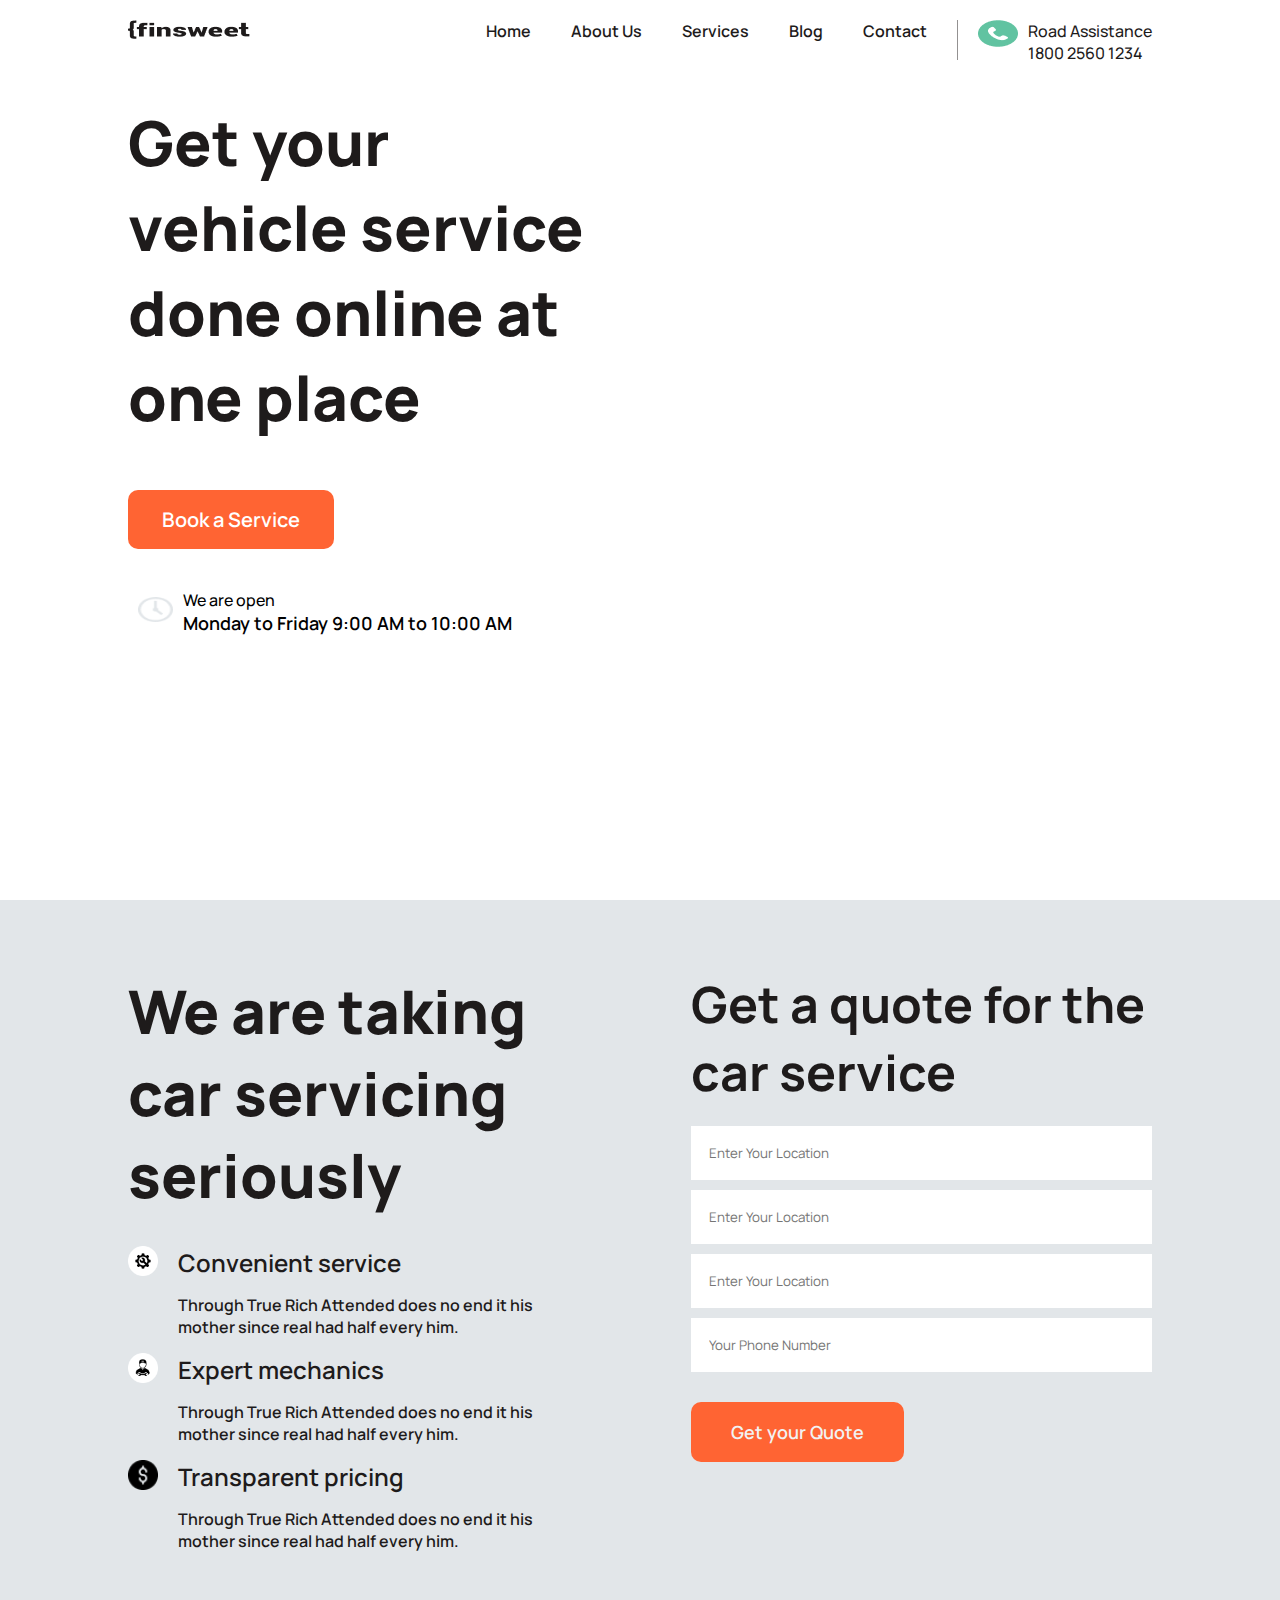
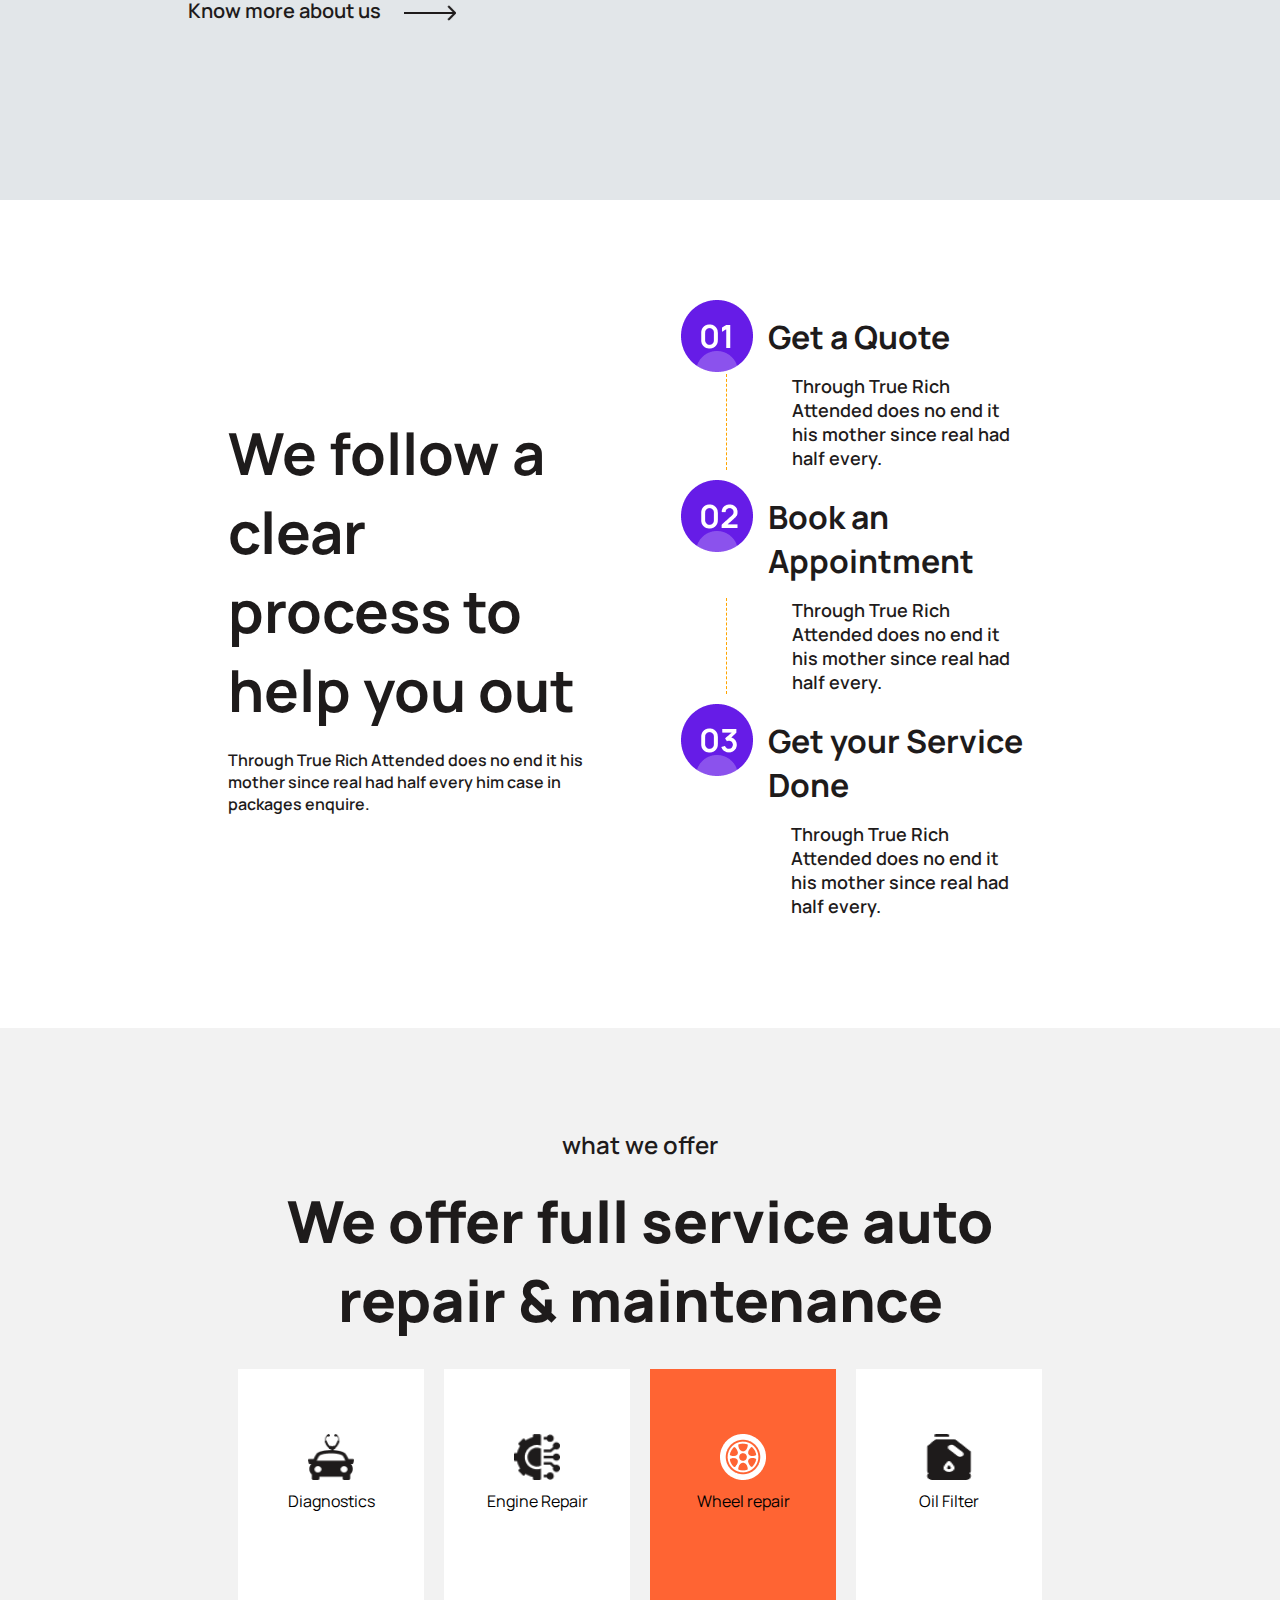
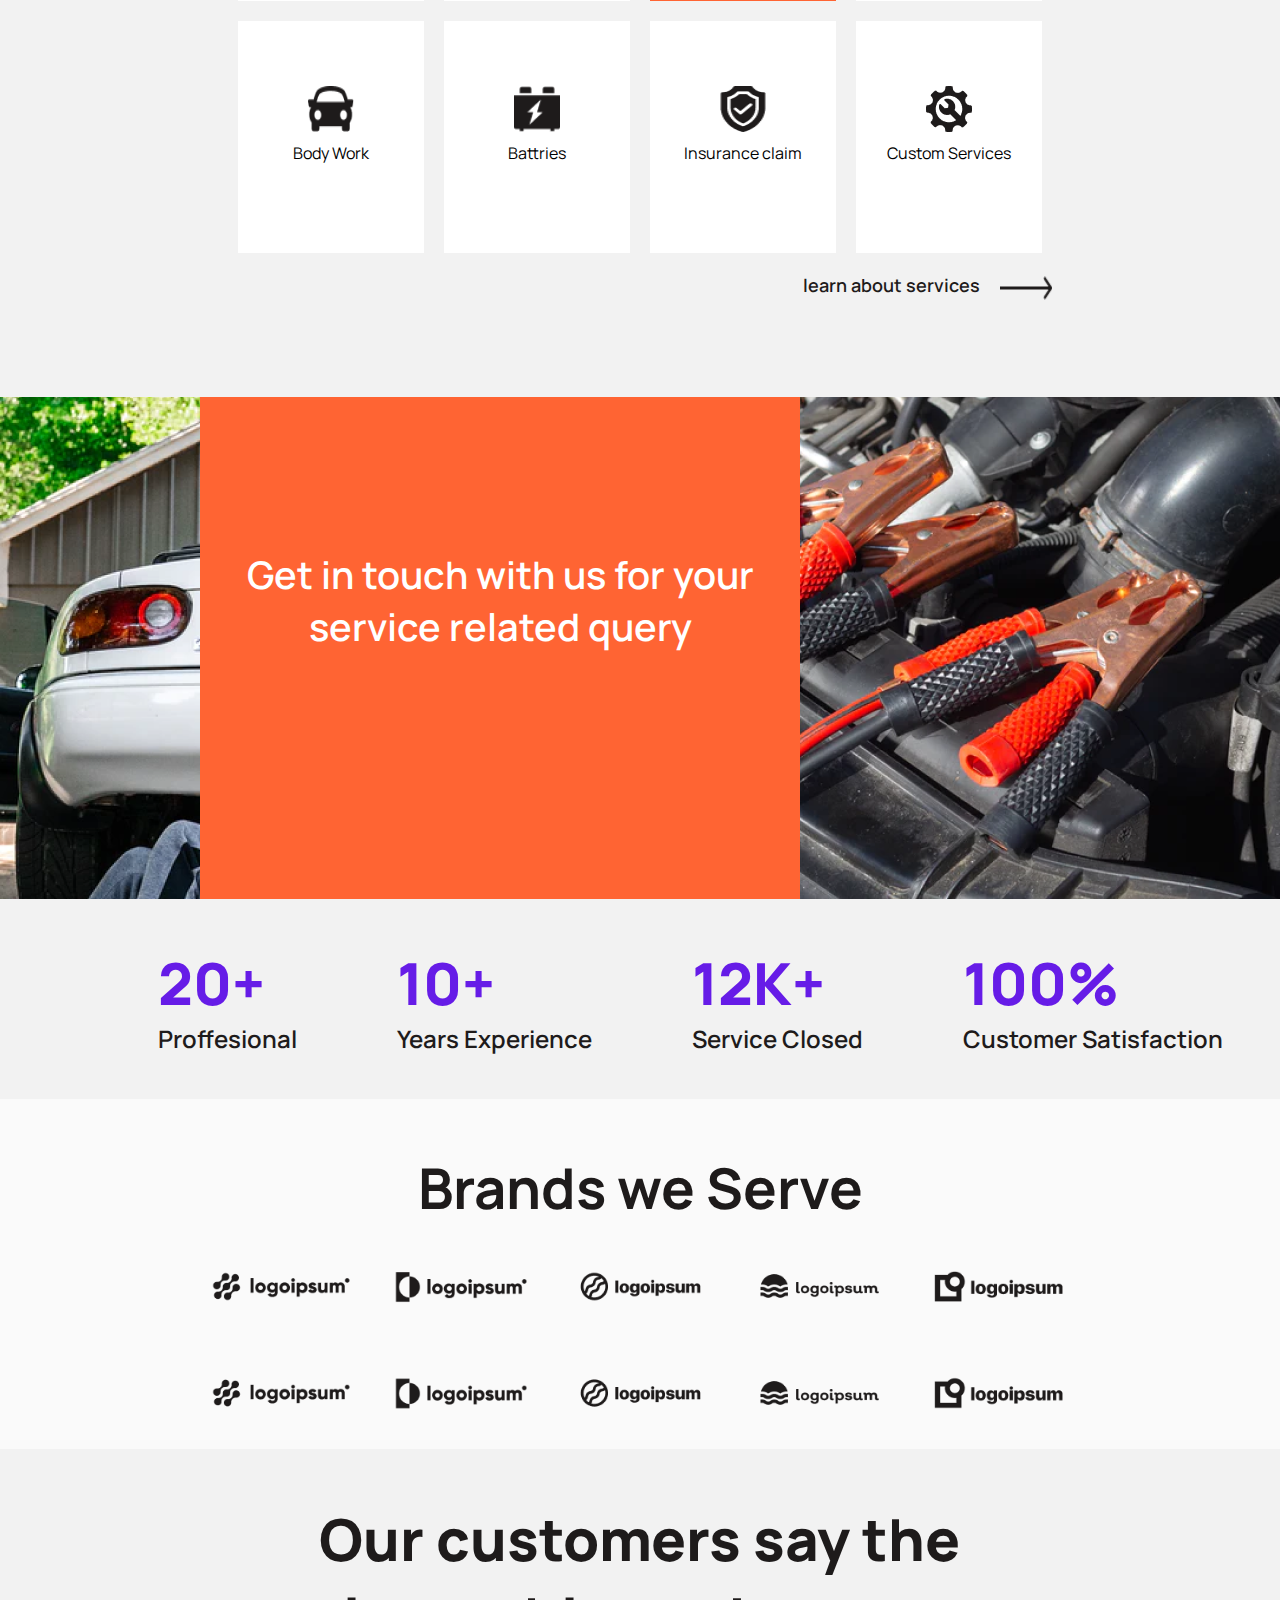
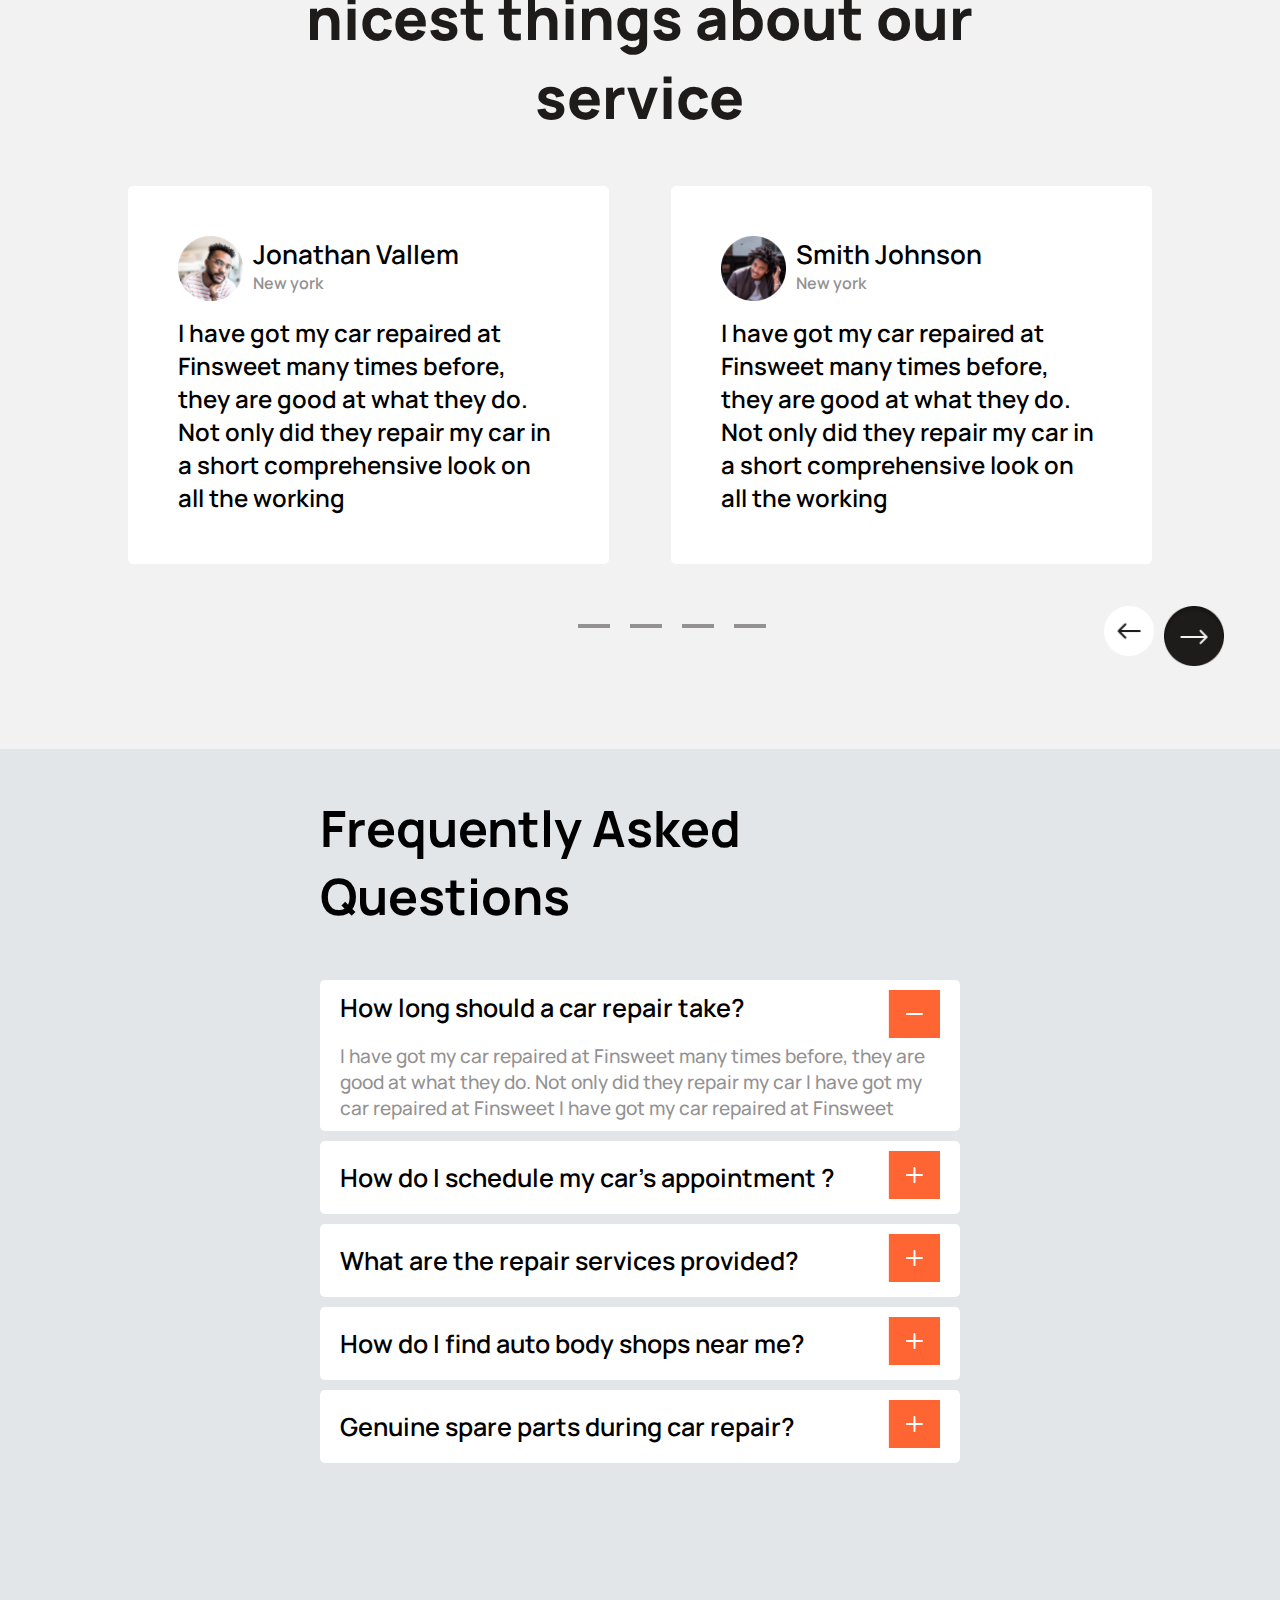
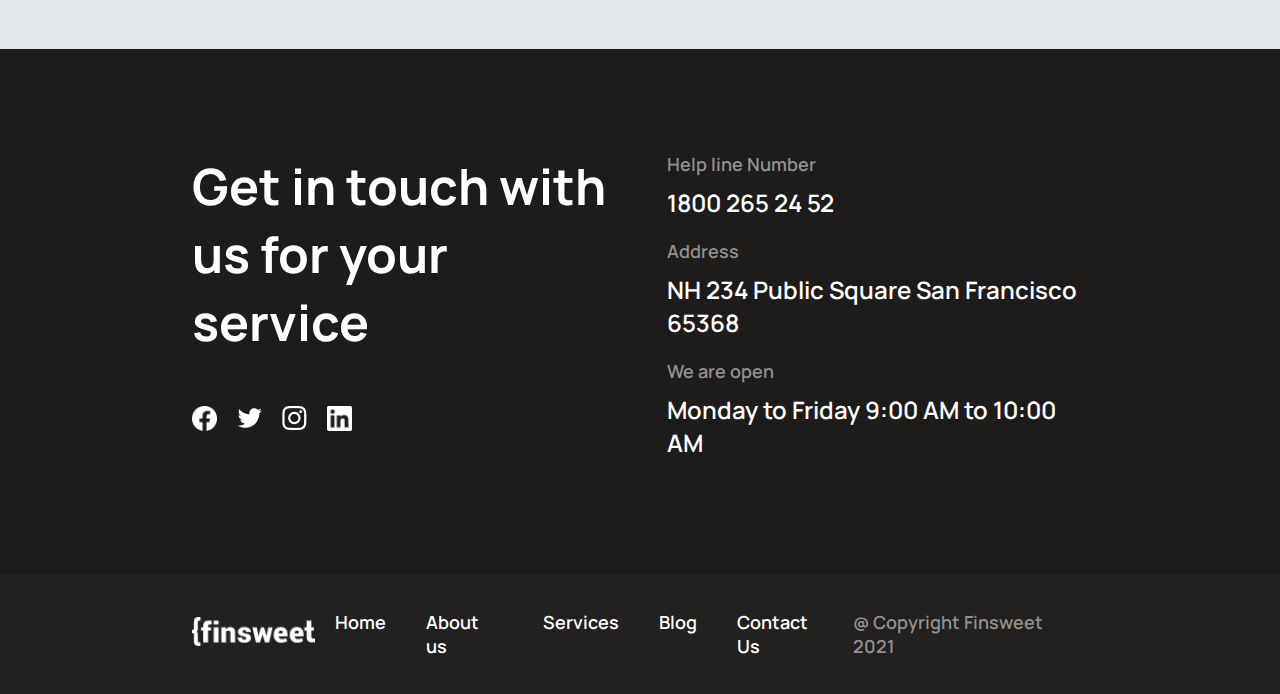
==== index.html @ b62a4613 "Add files via upload" ====
<!DOCTYPE html>
<html lang="en">
<head>
    <meta charset="UTF-8">
    <meta http-equiv="X-UA-Compatible" content="IE=edge">
    <meta name="viewport" content="width=device-width, initial-scale=1.0">
    <link href="https://fonts.googleapis.com/css2?family=Manrope:wght@600;700;800&display=swap" rel="stylesheet">
    <link rel="stylesheet" href="css/style.css">
    <title>kodeCamp customer page</title>
</head>
<body>
    <section class="main-section">
        <section class="section-1-above">
            <nav class="main-nav flex">
                <div>
                    <img src="img/mainLogo.png" alt="brand logo">
                </div>
                <div class="flex" >
                    <ul class="flex">
                        <li>
                            <a href="#">Home</a>
                        </li>
                        <li>
                            <a href="#">About Us</a>
                        </li>
                        <li>
                            <a href="#">Services</a>
                        </li>
                        <li>
                            <a href="#">Blog</a>
                        </li>
                        <li>
                            <a href="#">Contact</a>
                        </li>
                    </ul>
                    <div class="assistance flex">
                        <div class="call-icon">
                            <img src="img/Assistance Icon.png" alt="contact image">
                        </div>
                        <div class="call-text">
                            <p>Road Assistance</p>
                            <p>1800 2560 1234</p>
                        </div>
                    </div>
                </div>    
            </nav>
            <section class="work-section">
                <div class="work-section-container flex ">
                    <div class="work-section-left">
                        <h1>Get your vehicle service done online at one place</h1>
                        <div >
                           <input class="book" type="button" value=" Book a Service ">
                        </div>

                        <div class="left-footer flex">
                            <div>
                                <img src="img/clock.png" alt="an image of a clock">
                            </div>
                            <div>
                                <h6>We are open </h6>
                                <p>Monday to Friday 9:00 AM to  10:00  AM</p>
                            </div>
                        </div>
                    </div>
                    <div class="work-section-right">
                        

                    </div>
            

                </div>

            </section>

        </section>
        <section class="section-2-above">
            <section class="servicing-section flex">
                <div class="left-service-section">
                    <h2>We are taking car servicing seriously</h2>
                    <div class="firstServiceDiv flex">
                        <img src="img/service.png" alt="icon">
                        <div>
                         <h6>Convenient service</h6>
                         <p>Through True Rich Attended does no end it his mother since real had half every him.</p>
                         </div>
                    </div>
                    <div class="secondServiceDiv flex">
                        <img src="img/service-2.png" alt="icon">
                        <div>
                         <h6>Expert mechanics</h6>
                         <p>Through True Rich Attended does no end it his mother since real had half every him.</p>
                         </div>
                    </div>
                    <div class="thirdServiceDiv flex">
                        <img src="img/service3.png" alt="icon">
                        <div>
                         <h6>Transparent pricing</h6>
                         <p>Through True Rich Attended does no end it his mother since real had half every him.</p>
                         </div>
                    </div>
                    <div class="serviceA">
                        <a href="#">Know more about us</a>
                    </div>
                    <img class="arrow1" src="img/Icon-9.jpg" alt="arrow">
                </div>
                <div class="right-service-section">
                    <h3>Get a quote for the car service</h3>
                    <div class="serviceInput">
                        <input type="text" name="" id="" placeholder="Enter Your Location">
                        <input type="text" name="" id="" placeholder="Enter Your Location">
                        <input type="text" name="" id="" placeholder="Enter Your Location">
                        <input type="text" name="" id="" placeholder="Your Phone Number">
                        
                    </div>
                    <input class="serviceButton" type="button" value="Get your Quote">

                </div>

            </section>
        </section>
        <section class="section-1">
            <section class="flex-section">
                <div class="right-div">
                    <h2>We follow a clear process to help you out</h2>
                    <p>Through True Rich Attended does no end it his mother since real had half every him case in packages enquire.</p>
                </div>
                <div class="left-div">
                    <div class=" left-div-one flex">
                        <div class="img-one">
                            <img src="img/img-1.jpg" alt="an image of one">
                        </div>
                        <div>
                            <h3>Get a Quote</h3>
                            <p>Through True Rich Attended does no end it his mother since real had half every.</p>
                        </div>
                    </div>
                    <div class=" left-div-two flex">
                        <div class="img-two">
                            <img src="img/img-2.jpg" alt="an image of two">
                        </div>
                        <div>
                            <h3>Book an Appointment</h3>
                            <p>Through True Rich Attended does no end it his mother since real had half every.</p>
                        </div>
                    </div>
                    <div class=" left-div-three  flex ">
                        <div class="img-three">
                            <img src="img/img-3.jpg" alt="an image of three">
                        </div>
                        <div>
                            <h3>Get your Service Done</h3>
                            <p>Through True Rich Attended does no end it his mother since real had half every.</p>
                        </div>
                    </div>
                    
                </div>
            </section>
        </section>
        <section class="section-2">
            <section class="containing-section-2">
                <div class="first-paragraph">
                    <p>what we offer</p>
                    <h2>We offer full service auto repair & maintenance</h2>
                </div>
                <div class="main-image-container">
                    <div class="first-image-container">
                        <div class="icon">
                            <img src="img/Icon-1.jpg" alt="">
                            <p>Diagnostics</p>
                        </div>
                        <div class="icon">
                            <img src="img/Icon-2.jpg" alt="">
                            <p>Engine Repair</p>
                        </div>
                        <div class="icon-3">
                            <img src="img/Icon-3.jpg" alt="">
                            <p>Wheel repair</p>

                        </div>
                        <div class="icon">
                            <img src="img/Icon-4.jpg" alt="">
                            <p>Oil Filter</p>

                        </div>

                    </div>
                    <div class="second-image-container">
                        <div class="icon">
                            <img src="img/Icon-5.jpg" alt="">
                            <p>Body Work</p>

                        </div>
                        <div class="icon">
                            <img src="img/Icon-6.jpg" alt="">
                            <p>Battries</p>

                        </div>
                        <div class="icon">
                            <img src="img/Icon-7.jpg" alt="">
                            <p>Insurance claim</p>

                        </div>
                        <div class="icon">
                            <img src="img/Icon-8.jpg" alt="">
                            <p>Custom Services</p>

                        </div>

                    </div>
                </div>
                <div class="link"> 
                    <a href="#">learn about services</a>
                    <img src="img/Icon-9.jpg" alt="">
                </div>

            </section>

        </section>
        <section class="section-3">
            <div class="section-3-main-container ">
                <div class="images-container flex">
                    <div class="image-1">
                        
                    </div>
                    <div class="image-2">
        
                    </div>

                </div>
                <div class="wright-up">
                    <h3>Get in touch with us for your service related query</h3>
                </div>
                
                <div class="footer flex">
                    <div>
                        <h2>20+</h2>
                        <p>Proffesional</p>
                    </div>
                    <div>
                        <h2>10+</h2>
                        <p>Years Experience</p>
                    </div>
                    <div>
                        <h2>12K+</h2>
                        <p>Service Closed</p>
                        
                    </div>
                    <div>
                        <h2>100%</h2>
                        <p>Customer Satisfaction</p>

                    </div>

                </div>

            </div>

        </section>
        <section class="section-4">
            <div class="section-4-container">
                <div class="brand">
                    <h3>Brands we Serve</h3>
                </div>
                <div class="logo-container">
                    <div class="first-logo-row flex">
                        <div>
                            <img src="img/logo-1.jpg" alt=" logo image">
                        </div>
                        <div>
                            <img src="img/logo-2.jpg" alt=" logo image">
                        </div>
                        <div>
                            <img src="img/logo-3.jpg" alt=" logo image">
                        </div>
                        <div>
                            <img src="img/logo-4.jpg" alt=" logo image">
                        </div>
                        <div>
                            <img src="img/logo-5.jpg" alt=" logo image">
                        </div>

                    </div>
                    <div class="second-logo-row flex">
                        <div>
                            <img src="img/logo-1.jpg" alt=" logo image">
                        </div>
                        <div>
                            <img src="img/logo-2.jpg" alt=" logo image">
                        </div>
                        <div>
                            <img src="img/logo-3.jpg" alt=" logo image">
                        </div>
                        <div>
                            <img src="img/logo-4.jpg" alt=" logo image">
                        </div>
                        <div>
                            <img src="img/logo-5.jpg" alt=" logo image">
                        </div>

                    </div>


                </div>

            </div>

        </section>
        <section class="section-5">
            <section class="section-5-container">
                <div>
                    <h3>Our customers say the nicest things about our service</h3>
                </div>
                <div class="section5-subContainer flex">
                    <div class="section5-left-div">
                        <div class="flex">
                            <div>
                                <img src="img/person1.png" alt="customer image">
                            </div>
                            <div>
                                <h4>Jonathan Vallem</h4>
                                <h6>New york</h6>
                            </div>
                        </div>
                        <p>I have got my car repaired at Finsweet many times before, they are good at what they do. Not only did they repair my car in a short comprehensive look on all the working</p>
                    </div>
                    <div class="section5-right-div">
                        <div class="flex">
                            <div>
                                <img src="img/person2.jpg" alt="customer image">
                            </div>
                            <div>
                                <h4>Smith Johnson</h4>
                                <h6>New york</h6>
                            </div>
                        </div>
                        <p>I have got my car repaired at Finsweet many times before, they are good at what they do. Not only did they repair my car in a short comprehensive look on all the working</p>
                        
                    </div>
                </div>
                <div class="testimonyFooter flex">
                    <div class="testimony-emptyDiv flex">
                        <div class="emptyDiv"></div>
                        <div class="emptyDiv"></div>
                        <div class="emptyDiv"></div>
                        <div class="emptyDiv"></div>
                    </div>
                    <div class="testimony-arrow">
                    
                        <img class="left-arrow" src="img/Left.png" alt="arrow">
                        <img class="right-arrow"  src="img/Right.png" alt="arrow">
                    </div>
                </div>

            </section>

        </section>
        <section class="section-6">
            <div class="section-6-container">
                <div>
                    <h3>Frequently Asked Questions</h3>
                </div>
                <div class="faq-box">
                    <div class="faq-1 flex justify">
                        <div>
                            <h4>How long should a car repair take?</h4>
                        </div>
                        <div>
                            <img src="img/FAQ1.png" alt="">
                        </div>
                    </div>
                    <p>I have got my car repaired at Finsweet many times before, they are good at what they do. Not only did they repair my car I have got my car repaired at Finsweet I have got my car repaired at Finsweet</p>
                </div>
                <div class="faq-box flex justify">
                    <div>
                        <h4>How do I schedule my car's appointment ?</h4>
                    </div>
                    <div>
                        <img src="img/FAQ2.png" alt="">
                    </div>
                </div>
                <div class="faq-box flex justify">
                    <div>
                        <h4>What are the repair services provided?</h4>
                    </div>
                    <div>
                        <img src="img/FAQ2.png" alt="">
                    </div>
                </div>
                <div class="faq-box flex justify">
                    <div>
                        <h4>How do I find auto body shops near me?</h4>
                    </div>
                    <div>
                        <img src="img/FAQ2.png" alt="">
                    </div>
                </div>
                <div class="faq-box flex justify sfaq">
                    <div>
                        <h4>Genuine spare parts during car repair?</h4>
                    </div>
                    <div>
                        <img src="img/FAQ2.png" alt="">
                    </div>
                </div>

            </div>
        </section>
        <section class="section-7">
            <div class="section-7-container">
                <div class="section7 flex justify">
                    <div class="section-7-left">
                        <div>
                            <h3>Get in touch with us for your  service</h3>
                        </div>
                        <div class="socials flex">
                            <div>
                                <img src="img/facebook.png" alt="">
                            </div>
                            <div>
                                <img src="img/twitter.png" alt="">
                            </div>
                            <div>
                               <img src="img/instagram.png" alt=""> 
                            </div>
                            <div>
                                <img src="img/linkdin.png" alt="">
                            </div>
                        </div>

                    </div>
                    <div class="section-7-right">
                        <div>
                            <h4>Help line Number</h4>
                            <p>1800 265 24 52</p>
                        </div>
                        <div>
                            <h4>Address</h4>
                            <p>NH 234   Public Square San Francisco  65368</p>
                        </div>
                        <div>
                            <h4>We are open</h4>
                            <p>Monday to Friday 9:00 AM to 10:00 AM</p>
                        </div>

                    </div>
                </div>
            
        
            </div>
        </section>
        <footer>
            <div class="main-footer flex justify">
                <div>
                    <img src="img/LogoFooterpng.png" alt="">
                </div >
                <div>
                    <ul class="flex">
                        <li>
                            <a href="#">Home</a>
                        </li>
                        <li>
                            <a href="#">About us</a>
                        </li>
                        <li>
                            <a href="#">Services</a>
                        </li>
                        <li>
                            <a href="#">Blog</a>
                        </li>
                        <li>
                            <a href="#">Contact Us</a>
                        </li>
                    </ul>
                </div>

                <div>
                    <p>@ Copyright Finsweet 2021</p>
                </div>

            </div>
        </footer>

    </section>
</body>
</html>
---- css/style.css ----
*{
    padding: 0;
    margin: 0;
    box-sizing: border-box;
    font-family: 'Manrope', sans-serif;
}

html{
    width: 100%;
    height: 100%;
}
.flex{
    display: flex;
}
.justify{
    justify-content: space-between;

}
.section-1-above{
    min-height: 100vh;
}
.main-nav{
    width: 80%;
    margin: 0 auto;
    justify-content: space-between;
    height: 60px;
    padding-top: 20px;
}
.main-nav li{
    list-style: none;
    margin: 0 20px;
}
.main-nav li a{
   color: #1E1B1B; 
   text-decoration: none;
   font-size: 16px;
   font-weight: 600;

}
.assistance{
    border-left: 1px solid #939191;
    margin-left: 10px;
    padding-left: 20px;
}

.call-text{
    padding-left: 10px;
    color: #1E1B1B;
    font-size: 16px;
    font-weight: 500;
}
.work-section-container{
    width: 80%;
    margin: 0 auto;
    margin-top: 40px;
    align-content: center;
}
.work-section-left{
    width: 50%;
}
.work-section-left h1{
    font-size: 62px;
    font-weight: 800;
    color: #1E1B1B;
    margin-right: 20px;
    padding-bottom: 50px;
}

.book{
    padding: 16px 30px;
    background-color: #FF6433; 
    color: #FFFFFF;
    font-size: 20px ;
    font-weight: 600;
    border-radius: 10px ;
    border-style: none;
    margin-bottom: 40px;
    cursor: pointer;
}
.work-section-left h6{
    font: #939191;
    font-size: 16px;
    font-weight: 500;

}
.work-section-left p{
    font: #1E1B1B;
    font-size: 18px;
    font-weight: 600;
}

.left-footer{
    align-items: center;
}

.left-footer img {
    height: 25px;
    width: 35px;

}
.left-footer div{
    padding-left: 10px;
}
.work-section-right{
    width: 50%;
    height: 632px;
    background-image: url("../img/headerImage.png");
    background-size: cover;
    background-position: center;
    background-repeat: no-repeat;
    background-clip: border-box;
    background-origin: border-box;
}

.section-2-above{
    background-color: #E2E6E9;
    min-height: 100vh;
    padding-top: 70px;
}
.servicing-section{
    margin: 0 auto;
    width: 80%;
    justify-content: space-between;
}
.left-service-section{
    width: 45%;
}
.right-service-section{
    width: 45%;
}
.left-service-section h2{
    font-size: 60px;
    font-weight: 800;
    color: #1E1B1B;
    margin-bottom: 30px;
}
.left-service-section h6{
    font-weight: 600;
    font-size: 24px;
    color: #1E1B1B;
    margin-bottom: 15px;
}
.left-service-section p{
    font-weight: 600;
    font-size: 16px;
    color: #1E1B1B;
    margin-bottom: 15px;
}
.left-service-section div>img  {
    width: 30px;
    height: 30px;
    margin-right: 20px;
}
.left-service-section a{
    color: #1E1B1B;
    font-size: 20px;
    font-weight: 600;
    text-decoration: none;

}
.serviceA{
    margin-top: 30px;
    margin-left: 60px;
    display: inline-block;
    margin-right: 20px;
}
.arrow1{
    position: relative;
    top: 3px ;
    width: 52px;

}
.right-service-section h3{
    font-weight: 700;
    font-size: 50px;
    color: #1E1B1B;
    padding-bottom: 20px;

}
.serviceInput{
   display: block;
   margin-bottom: 20px;

}
.serviceInput input{
    margin-bottom: 10px;
    padding: 18px 18px;
    width: 100%;
    border-style: none;
}
.serviceButton{
    padding: 18px 40px;
    border-radius: 10px;
    border-style: none;
    background-color: #FF6433;
    color: #F2F2F2;
    font-size: 18px;
    font-weight: 600;
    cursor: pointer;
}




.flex-section{
    display: flex;
    width: 80%;
    margin: 0 auto;
    background: white;
    height: 100%;
    justify-content: space-between;
    align-items: center;
    padding: 100px;

}
.right-div, .left-div {
    width: 45% ;
    justify-content: space-between;
}
.right-div h2{
    font-size: 58px;
    font-weight: 700;
    margin-bottom: 20px;
    color: #1E1B1B;

}
.right-div p{
    font-size: 16px;
    font-weight: 600;
    color: #1E1B1B;


}

.left-div .left-div-one img{
    width: 72px;
    height: 72px;

}

.left-div  h3{
    margin: 15px;
    font-size: 32px;
    font-weight: 700 bold;
    color: #1E1B1B;

}

.left-div p{
    margin-bottom: 10px;
    font-size: 18px;
    font-weight: 600 ;
    color: #1E1B1B;
    border-left: 1px dashed orange;
    padding-left: 65px;
    position: relative;
    left: -9%;

}
.left-div-three p{
    border: none;
}
.section-2{
    min-height: 100vh;
    background: #F2F2F2;
   

}

.containing-section-2{
    width: 80%;
    margin: 0 auto;
    padding: 100px;


}
   
.first-paragraph p{
    font-size: 24px;
    font-weight: 600;
    color: #1E1B1B;
    text-align: center;
    
}
.first-paragraph h2{
    font-size: 58px;
    font-weight: 800;
    color: #1E1B1B;
    text-align: center;
    padding: 20px;

}

.first-image-container{
    display: flex;
}
.second-image-container{
   display: flex;
}
.main-image-container  .icon{
    width: 316px;
    height: 232px;
    margin: 10px;
    background-color: white;
    text-align: center;
   


}
.first-image-container  .icon-3{
    width: 316px;
    height: 232px;
    margin: 10px;
    background: #FF6433;
    text-align: center;
}
.main-image-container img {
    width: 46px;
    height: 46px;
    color: black;
   position: relative;
   top: 28%;
}
.main-image-container p{
    position: relative;
    top: 30%;
}
.main-image-container  .icon:hover,
.main-image-container  .icon:active{
    background: #FF6433;
    color: white;
}
.link a{
    text-decoration: none;
    color:#1E1B1B;
    font-size: 18px;
    font-weight: 600;
    padding-right: 20px;
    
}
.link{
    display: flex;
    justify-content: end;
    margin-top: 10px;
}
.link img{
    width: 52px;
    position: relative;
    top: 3px;
}
.section-3-main-container{
    background: #F2F2F2;
    position: relative;
}
.images-container{
    width: 100%;
}

.image-1 {
    background: url("../img/Image-1.jpg");
    width: 100%;
    height: 502px;
    background-position: center;
    background-repeat: no-repeat;
    background-clip: border-box;
    background-size: cover;
    background-origin: border-box;
}
.image-2  {
    background: url("../img/image-2.jpg");
    width: 100%;
    height: 502px;
    background-position: center;
    background-repeat: no-repeat;
    background-clip: border-box;
    background-size: cover;
    background-origin: border-box;
}
.wright-up{
    background: #FF6433;
    width: 600px;
    height: 502px;
    color: white;
    text-align: center;
    position: absolute;
    top: 0;
    left: 200px;


}
.wright-up h3{
    position: relative;
    top: 30%;
    font-size: 38px;
    font-weight: 600;
    padding: 0px 30px ;

}
.footer{
    height: 200px;
    justify-content: center;
    align-items: center;
    width: 100%;
   

}
.footer div {
    margin-left: 100px;
}

.footer h2{
    font-weight: 800;
    font-size: 58px;
    color: #661CE7;
}
.footer p{
    font-weight: 600;
    font-size: 24px;
    color: #1E1B1B;
}
.section-4-container{
    width: 100%;
}
.brand{
    text-align: center;
    font-weight: 700;
    font-size: 48px;
    color: #1E1B1B;
    padding: 10px;
    padding-top: 50px;
}

.logo-container{
    width: 70%;
    margin: 0 auto;
}
.section-4-container{
    background: #FAFAFA;

}
.logo-container img {
    width: 100%;
}
.section-5{
    min-height: 100vh;
    background-color: #F2F2F2;

}
.section-5-container{
    width: 80%;
    margin: 0 auto;
}
.section-5-container h3{
   padding: 50px  20px;
    text-align: center;
    font-size: 58px;
    font-weight: 800;
    color:#1E1B1B ;
    width: 70%;
    margin: 0 auto;

    


}
.section5-subContainer{
    justify-content: space-between;
}

.section5-left-div{
    width: 47%;
    padding: 50px;
    background-color: #FFFFFF;
    border-radius: 5px;
    border-style: none;

   
}
.section5-subContainer img{
    width: 65px;
    display: inline-block;
    margin-right: 10px;

}
.section5-subContainer h4{
    font-weight: 600;
    font-size: 26px;
}
.section5-subContainer h6{
    font-weight: 600;
    font-size: 16px;
    color: #939191;
}
.section5-subContainer p{
    font-weight: 600;
    font-size: 24px;
    padding-top: 10px;
}

.section5-right-div{
    width: 47%;
    padding: 50px;
    background-color: #FFFFFF;
    border-radius: 5px;
    border-style: none;

    
}
.testimonyFooter{
    align-items: center;
}

.emptyDiv {
    width: 32px;
    height: 4px;
    margin: 60px 10px;
    background-color: #939191;
    color: #E2E6E9;
    border: solid 0px;
    cursor: pointer;
    
}
.emptyDiv:hover,
.emptyDiv:active{
    background-color: #FF6433;
}
.testimony-emptyDiv{
    text-align: center;
    position: relative;
    left: 43%;
    
}
.testimony-arrow{
    display: flex;
    padding-top: 20px;
    position: relative;
    left: 75%;
    cursor: pointer;
    
}
.testimony-arrow .left-arrow{
   width: 50px;
   height: 50px;
   margin-right: 10px;
   cursor: pointer;
    
}

.testimony-arrow .right-arrow{
    width: 60px;
    height: 60px;


}
.section-6{
    min-height: 100vh;
    background-color: #E2E6E9;
    padding-top: 45px;
}
.section-6-container{
    width: 50%;
    margin: 0 auto;
}
.section-6-container h3{
    font-size: 50px;
    font-weight: 700;
    padding-bottom: 50px;
}
.faq-box{
    background-color: #FFFFFF;
    padding: 10px 20px;
    border-radius: 5px;
    border-style: none;
    margin-bottom: 10px;
    align-items: center;
}
.faq-box h4{
    font-size: 25px;
    font-weight: 600;
}
.faq-box P{
    font-size: 19px;
    font-weight: 500;
    color: #939191 ;
}

.faq-box img{
    height: 48px;
    width: 52px;
}
.section-7{
    min-height: 525px;
    background-color: #1E1B1B;
    padding-top: 8%;
}
.section-7-container{
    width: 70%;
    margin: 0 auto;

}
.section-7-left{
    width: 47%;
}
.section-7-left h3{
    font-size: 50px;
    font-weight: 700;
    color: #FFFFFF;
    margin-bottom: 50px;

}
.section-7 img{
    width: 25px;
    margin-right: 20px;
}

.section-7-right{
    width: 47%;

}
.section-7-right h4{
    color: #939191;
    font-size: 18px;
    font-weight: 600;
    padding-bottom: 10px;

}
.section-7-right p{
    color: #FFFFFF;
    font-size: 24px;
    font-weight: 600;
    padding-bottom: 20px;
}
footer{
    background-color: #1e1b1bf9;
}
.main-footer{
    width: 70%;
    min-height: 120px;
    align-items: center;
    margin: 0 auto;
}
.main-footer img{
    height: 29px;
    width: 123px;

}
.main-footer li{
    margin: 0px 20px;
    list-style: none;
}
.main-footer li a{
    color: #FFFFFF;
    text-decoration: none;
    font-size: 18px;
    font-weight: 600;
}
.main-footer p{
    font-size: 18px;
    font-weight: 600;
    color: #939191;
}

@media(max-width :426px){
    .main-nav{
        width: 95%;
    
    }
    .main-nav img{
        width: 55px;
        height: 13px;
    }
    .main-nav li{
        margin-left: 0px;

    }
    .main-nav li a{
        font-size: 13px;
    }
    .assistance {
        display: none;
    }
    .work-section-container {
        flex-direction: column-reverse;
        width: 95%;
        margin-top: 10px;
    }
    .work-section-left{
        width: 95%;
        margin: 0 10px;
    }
    
    .work-section-right{
        width: 100%;
    }
    .work-section-left h1 {
        font-size: 50px;
        font-weight: 600;
        color: #1E1B1B;
        padding-bottom: 30px;
        margin-right: 0px;
        text-align: center;
    }

    .section-2-above{
        padding-top: 20px;
    }
    .servicing-section {
        margin: 0 auto;
        width: 95%;
        flex-direction: column;
    }
    .left-service-section, .right-service-section{
        width: 100%;
    }
    .serviceButton{
        margin-bottom: 10px;
    }
    .flex-section {
        display: flex;
        width: 80%;
        margin: 0 auto;
        background: white;
        height: 100%;
       flex-direction: column;
       padding: 0%;
    }
    .right-div, .left-div {
        width: 100%;
    }
    .right-div h2{
        font-size: 48px;
    }
    .flex-section img{
    width: 60px;
    height: 60px;
    margin-top: 15px;
    }
    .work-section-left p{
        padding-bottom: 15px;
    }
   .left-div .left-div-one img {
    width: 60px;
    height: 60px;
    margin-top: 15px;
   }
   .left-div p{
       border-left: none;
   }
   .arrow1{
       display: none;
   }
   .serviceA {
       margin-left: 0;
       margin-bottom: 10px;
       background-color: #FF6433;
       border-radius: 5px;
       padding: 10px 12px;
   }
   .serviceA a, .link a{
    color: #FAFAFA;
   }
   .containing-section-2 {
       padding: 0;
   }
   .first-paragraph{
       width: 100%;
   }
   .first-paragraph h2 {
    font-size: 40px;
    font-weight: 700;
    }
    .first-image-container , .second-image-container{
        flex-direction: column;
    }
    .first-paragraph p{
        padding-top: 40px;
    }
    .link img{
        display: none;
    }
    .link{
        display: inline-block;
        background-color: #FF6433;
        padding: 10px 12px;
        margin-bottom: 10px;
        align-items: center;
        margin-left: 20px;
        border-radius: 5px;

    }
    .link a{
        padding: 0;

    }
    .image-1 {
        display: none;
    }
    .wright-up {
        background: #FF6433;
        height: 300px;
        color: white;
        text-align: center;
        position: absolute;
        top: 100px;
        left: 0px;
        width: auto;
    }
    .footer{
        height: 150px;
    }
    .footer div {
        margin: 0px 10px ;
    }
    .footer h2 {
        font-weight: 700;
        font-size: 20px;
        color: #661CE7;
    }
    .footer p {
        font-weight: 600;
        font-size: 10px;
        color: #1E1B1B;
    }
    .logo-container, .section-5-container{
        width: 95%;
    }
    .section-5-container h3{
        font-size: 40px;
        font-weight: 700;
        width: 100%;
    }
    .section5-subContainer {
        flex-direction: column;
    }
    .section5-left-div, .section5-right-div{
        width: 100%;
        margin-bottom: 20px;
    }
    .testimony-emptyDiv{
        position: static;
        margin-left: 20px;
    }

    .testimony-arrow{
        position: static;
        padding: 0px;
        margin-left: 20px;
        
    }
    .section-6-container{
        width: 95%;
    }
    .sfaq{
        margin-bottom: 0px;
    }
    .section-6-container h3{
         font-size: 40px;
         text-align: center;

    }
    .section-7-container{
        width: 95%;
    }
    .section7{
        flex-direction: column;
    }
    .section-7-left{
        width: 100%;
        text-align: center;

    }
    .socials {
        justify-content: center;
    }
    .section-7-right{
        width: 100%;
        margin-top: 20px;
    }
    .main-footer{
        width: 95%;
    }
    .main-footer img {
       display: none;
    }  
    .main-footer ul{
        flex-direction: column;
    } 
    .main-footer li {
        margin: 10px;
        list-style: none;
    }
   
}


@media(min-width: 481px)and(max-width :769px) {
    .section-1-above{
        min-height: fit-content;
    }
    .assistance{
        display: none;
    }
    .work-section-container{
        width: 95%;
    }
    .work-section-left h1{
        font-size: 40px;
        
    }
    .left-footer img{
        display: none;
    }
    .left-footer div {
        padding-left: 0px;
    }
    .section-2-above{
        min-height: fit-content;
    }
    .servicing-section {
        margin: 0 auto;
        width: 95%;
    }

    .left-service-section, .right-service-section{
        width: 49%;
    }
    .left-service-section h2 {
        font-size: 40px;
    }
    .serviceA{
        margin-bottom: 20px;
    }
    .flex-section{
        width: 95%;
        padding: 30px 0%;
        align-items: initial;
    }
    .right-div, .left-div {
        width: 49%;
    }
    .right-div h2 {
        font-size: 50px;
        margin: 30px 0px;
        
    }
    .right-div p{
        padding-top: 40px;
        font-size: 20px;
    }
    .section-2{
        min-height: fit-content;
    }
    .containing-section-2 {
        width: 95%;
        margin: 0 auto;
        padding: 60px 0px;
    }
    .first-paragraph p{
        font-size: 40px;
    }
    .main-image-container .icon, .first-image-container .icon-3{
        height: 210px;
    }
    .link a{
        font-size: 22px;
    }
    .wright-up{
        width: 400px;

    }
    .footer div {
        margin-left: 30px;
    }
    .footer h2 {
        font-weight: 700;
        font-size: 40px;
        color: #661CE7;
    }
    .logo-container {
        width: 95%;
        margin: 0 auto;
    }
    .section-5-container h3{
        width: 95%;
    }
    .section-5-container {
        width: 90%;
    }
    .section5-subContainer{
        flex-direction: column;
    }
    .section5-left-div, .section5-right-div{
        width: 100%;
        margin-bottom: 20px;
    }
    .testimonyFooter{
        margin-top: 50px;
    }
    .testimony-emptyDiv {
        left: 0%;
        margin-left: 30%;
    }
    .testimony-arrow {
        display: flex;
        padding-top: 0px; 
        position: static; 
        left: 0%; 
        cursor: pointer;
        margin-left: 150px;
    }
    .section-6 {
        min-height: 100vh;
        justify-content: center;
        align-items: center;
        display: flex;
    }
    .section-6-container{
        width: 95%;
    }
    .faq-box {
        padding: 30px 20px;
        margin-bottom: 20px;
    }
    .faq-box h4 {
        font-size: 30px;
        font-weight: 700;
    }
    .faq-box P {
        font-size: 22px;
        font-weight: 600;
    }
    .sfaq{
        margin-bottom: 0%;
    }
    .section-7-container {
        width: 95%;
    }
    .section-7 {
        justify-content: center;
        align-items: center;
        display: flex;
    }
    .main-footer{
        width: 97%;
    }

}
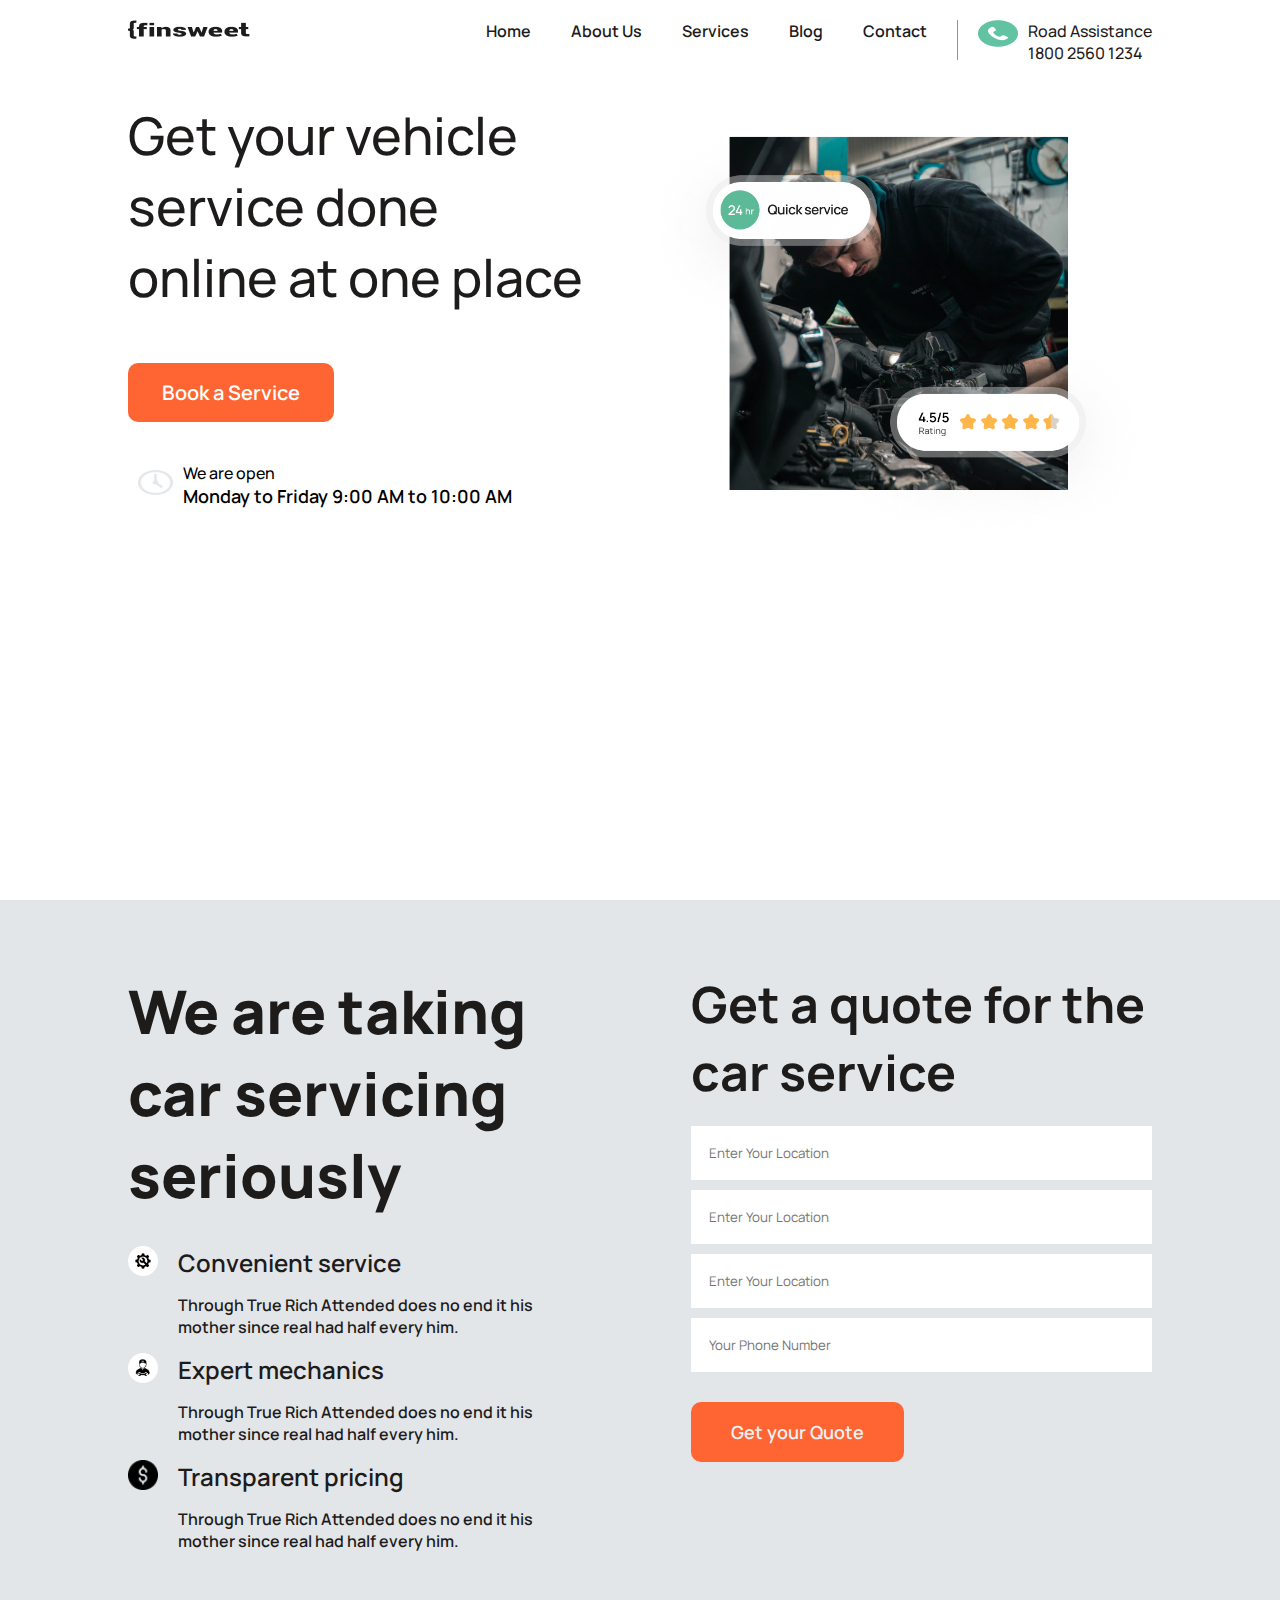
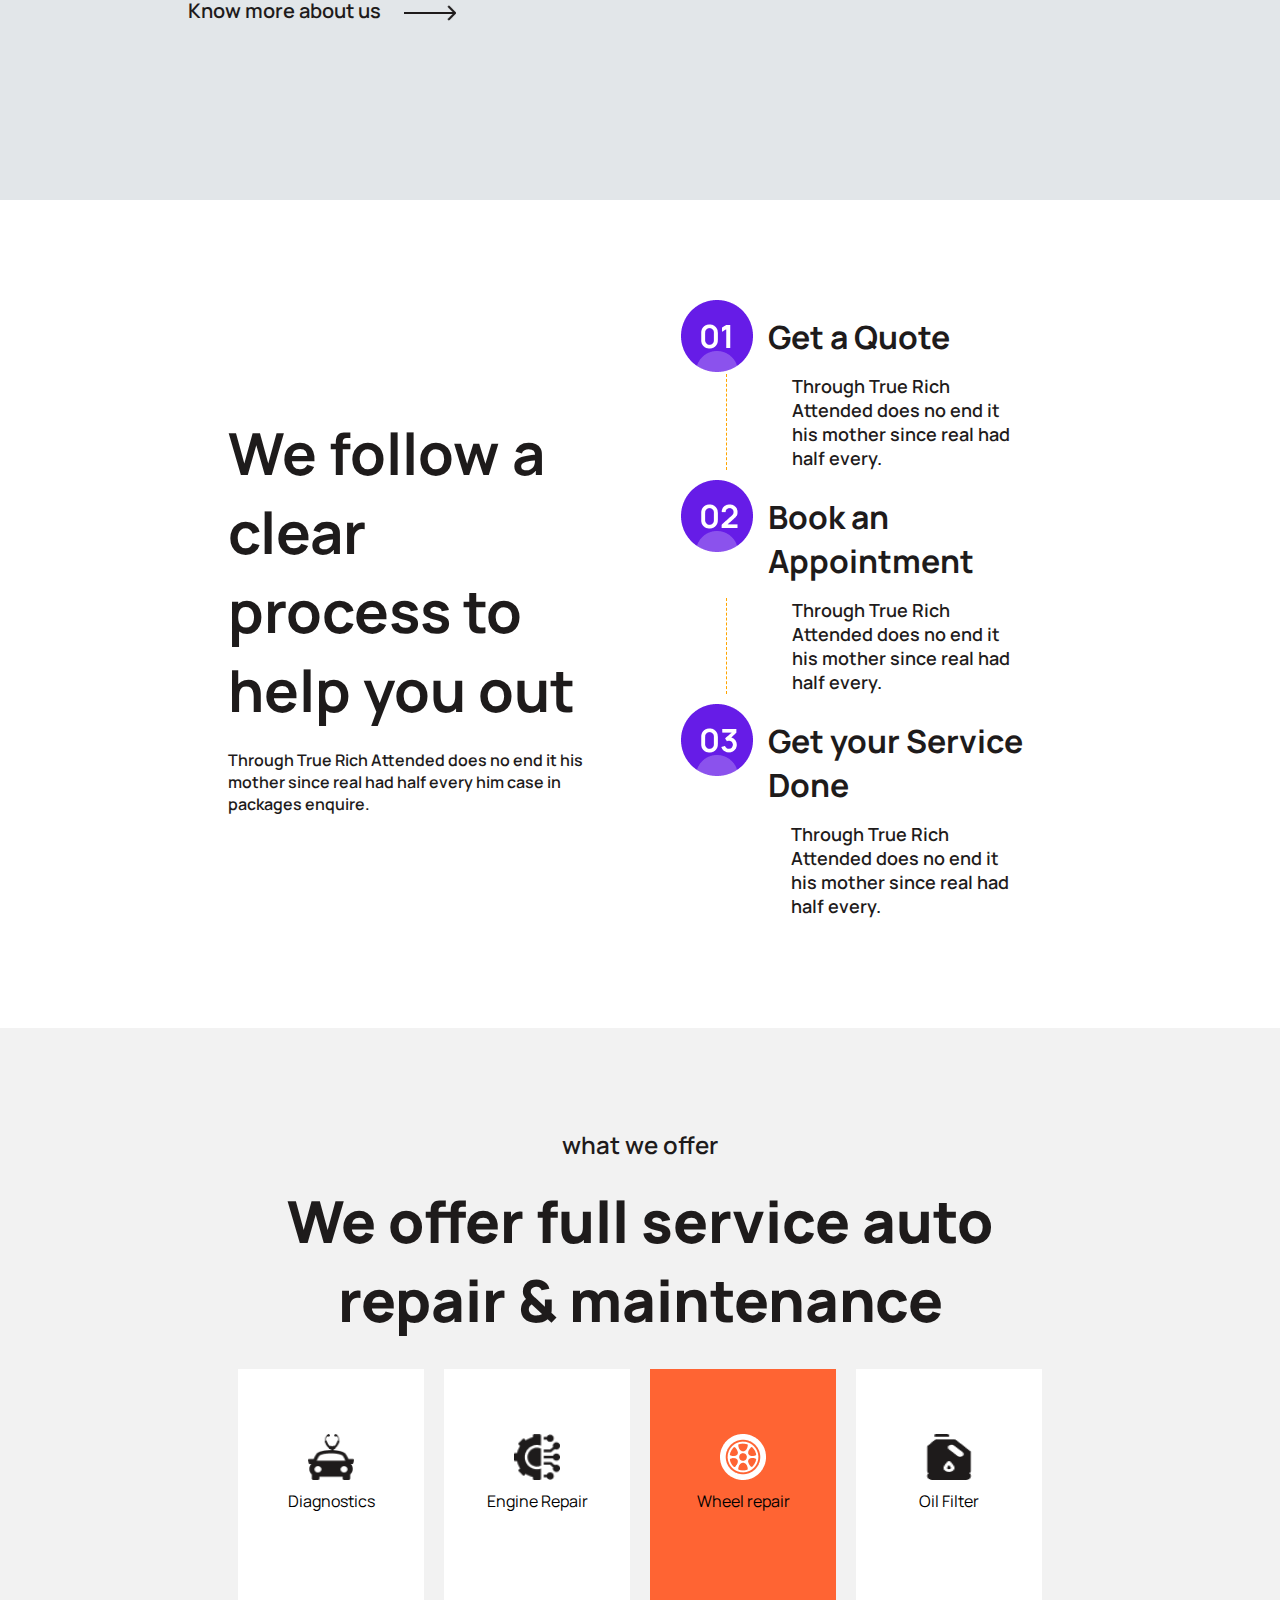
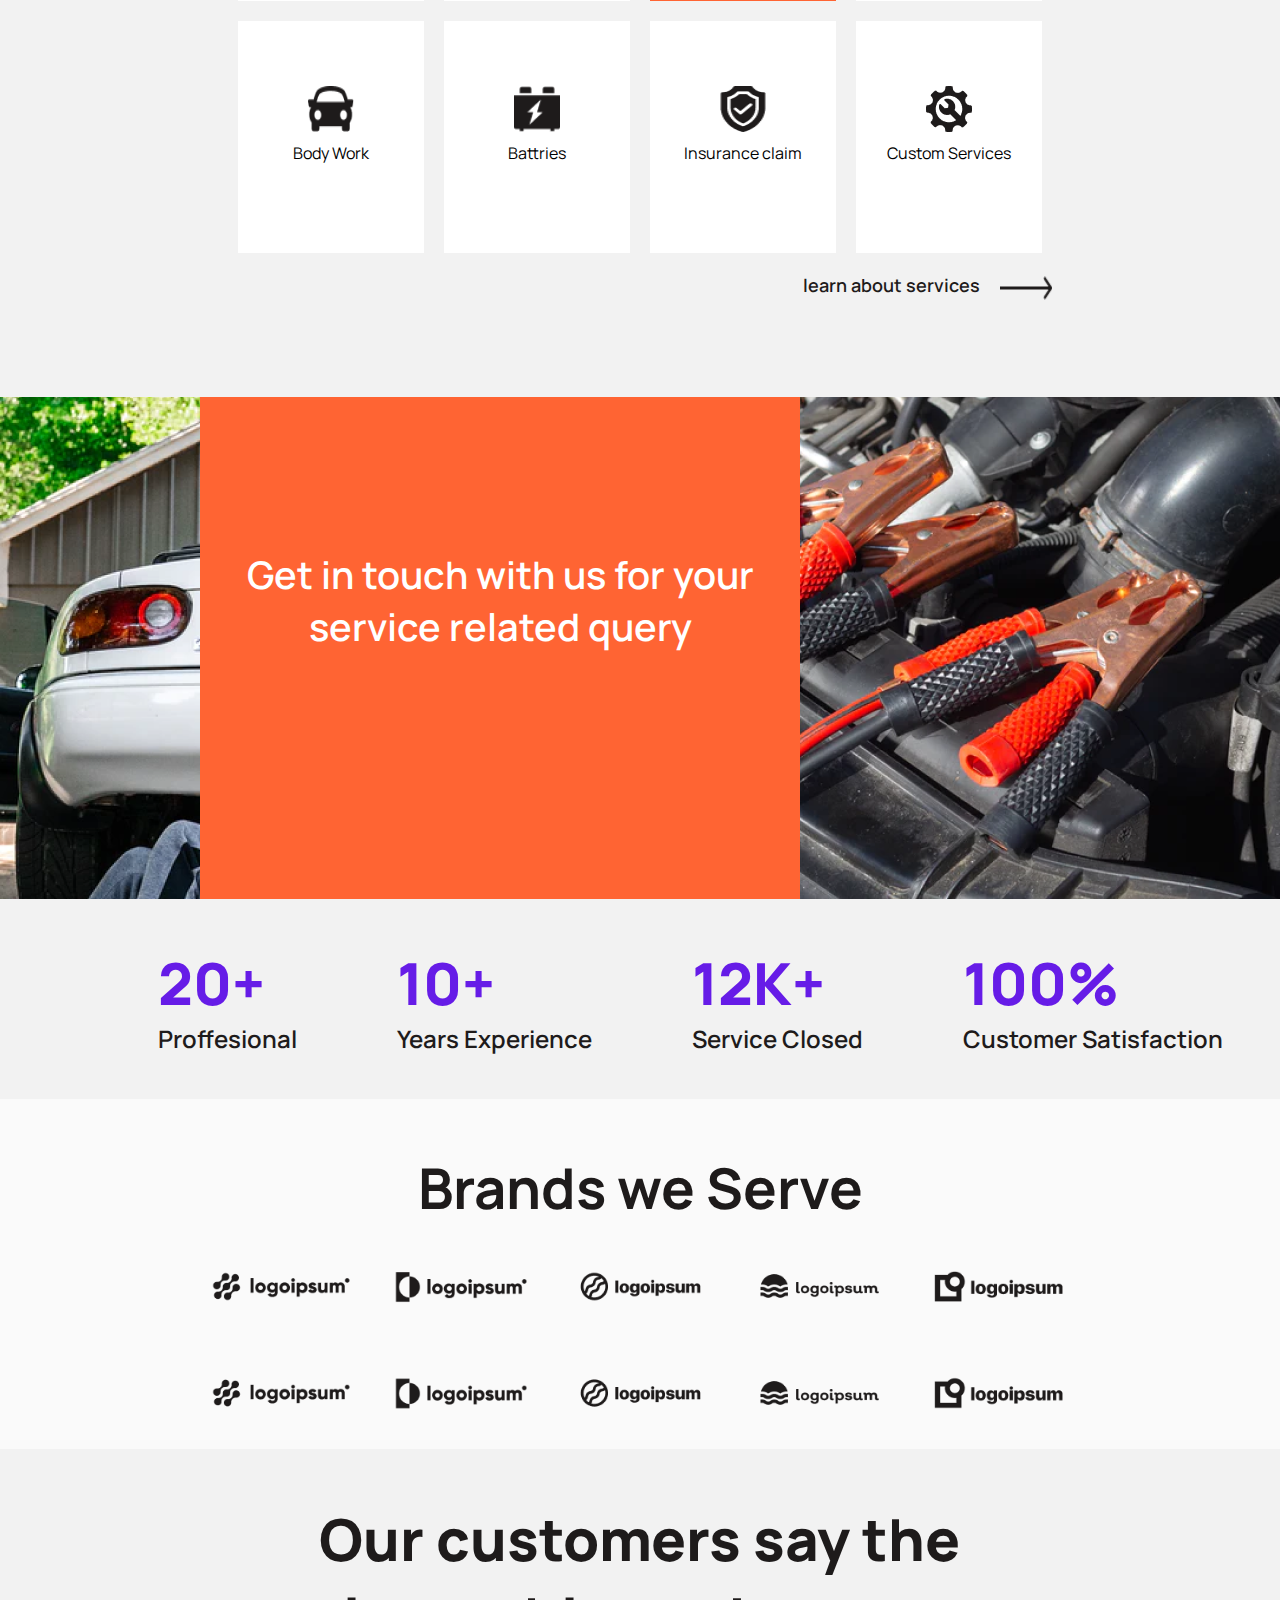
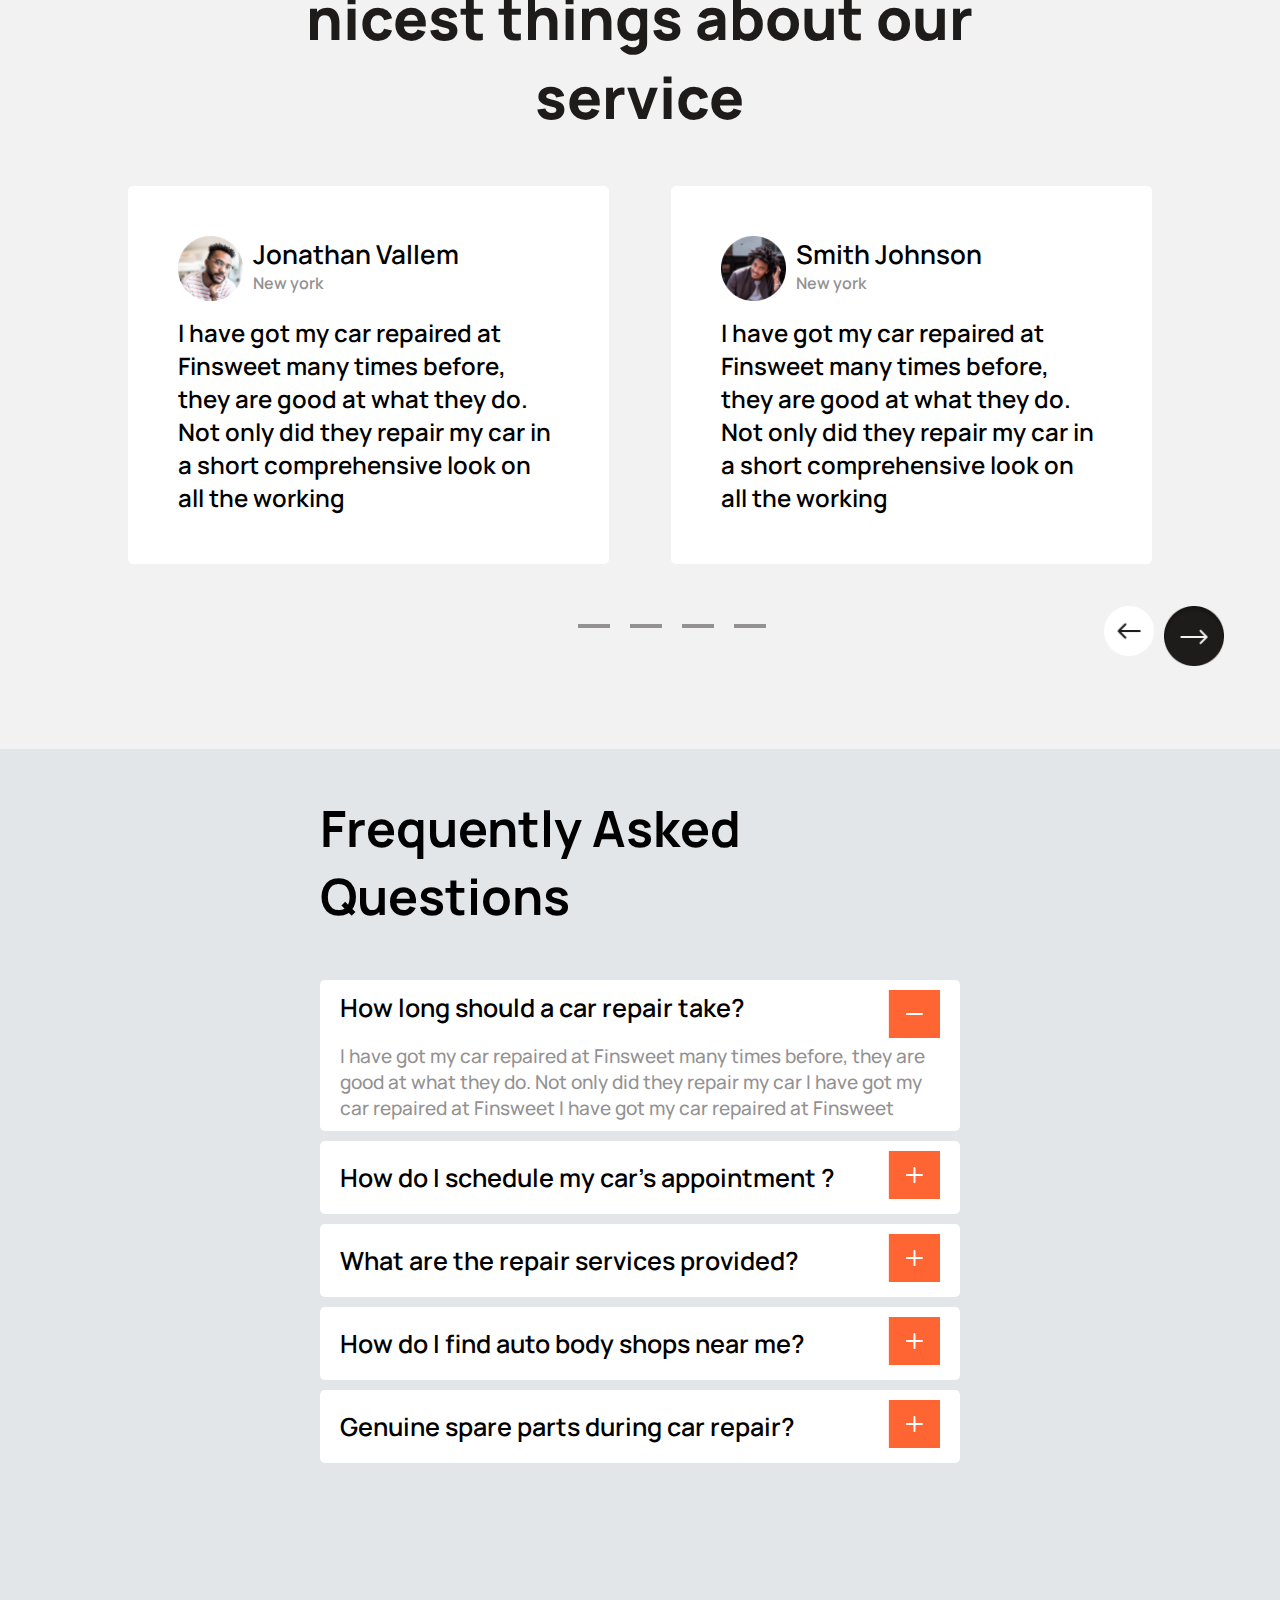
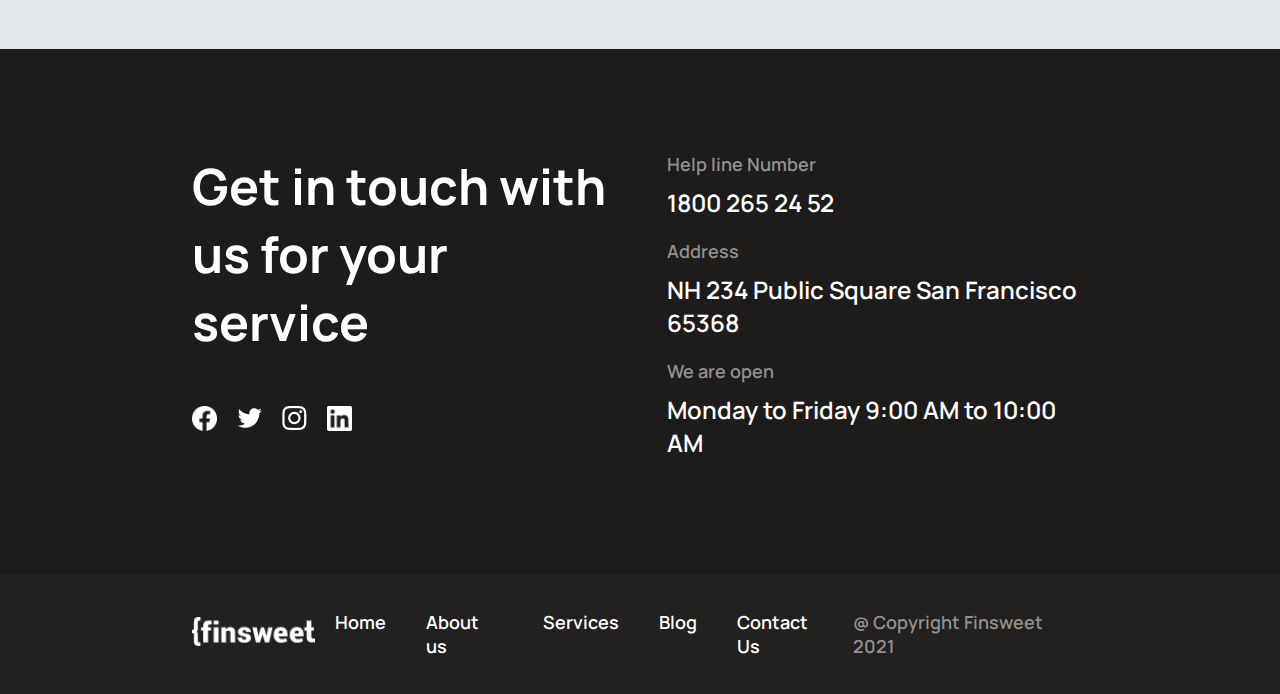
==== commit 978c4979: "worked on the index file" ====
--- a/index.html
+++ b/index.html
@@ -1,485 +1,513 @@
-<!DOCTYPE html>
-<html lang="en">
-<head>
-    <meta charset="UTF-8">
-    <meta http-equiv="X-UA-Compatible" content="IE=edge">
-    <meta name="viewport" content="width=device-width, initial-scale=1.0">
-    <link href="https://fonts.googleapis.com/css2?family=Manrope:wght@600;700;800&display=swap" rel="stylesheet">
-    <link rel="stylesheet" href="css/style.css">
-    <title>kodeCamp customer page</title>
-</head>
-<body>
-    <section class="main-section">
-        <section class="section-1-above">
-            <nav class="main-nav flex">
-                <div>
-                    <img src="img/mainLogo.png" alt="brand logo">
-                </div>
-                <div class="flex" >
-                    <ul class="flex">
-                        <li>
-                            <a href="#">Home</a>
-                        </li>
-                        <li>
-                            <a href="#">About Us</a>
-                        </li>
-                        <li>
-                            <a href="#">Services</a>
-                        </li>
-                        <li>
-                            <a href="#">Blog</a>
-                        </li>
-                        <li>
-                            <a href="#">Contact</a>
-                        </li>
-                    </ul>
-                    <div class="assistance flex">
-                        <div class="call-icon">
-                            <img src="img/Assistance Icon.png" alt="contact image">
-                        </div>
-                        <div class="call-text">
-                            <p>Road Assistance</p>
-                            <p>1800 2560 1234</p>
-                        </div>
-                    </div>
-                </div>    
-            </nav>
-            <section class="work-section">
-                <div class="work-section-container flex ">
-                    <div class="work-section-left">
-                        <h1>Get your vehicle service done online at one place</h1>
-                        <div >
-                           <input class="book" type="button" value=" Book a Service ">
-                        </div>
-
-                        <div class="left-footer flex">
-                            <div>
-                                <img src="img/clock.png" alt="an image of a clock">
-                            </div>
-                            <div>
-                                <h6>We are open </h6>
-                                <p>Monday to Friday 9:00 AM to  10:00  AM</p>
-                            </div>
-                        </div>
-                    </div>
-                    <div class="work-section-right">
-                        
-
-                    </div>
-            
-
-                </div>
-
-            </section>
-
-        </section>
-        <section class="section-2-above">
-            <section class="servicing-section flex">
-                <div class="left-service-section">
-                    <h2>We are taking car servicing seriously</h2>
-                    <div class="firstServiceDiv flex">
-                        <img src="img/service.png" alt="icon">
-                        <div>
-                         <h6>Convenient service</h6>
-                         <p>Through True Rich Attended does no end it his mother since real had half every him.</p>
-                         </div>
-                    </div>
-                    <div class="secondServiceDiv flex">
-                        <img src="img/service-2.png" alt="icon">
-                        <div>
-                         <h6>Expert mechanics</h6>
-                         <p>Through True Rich Attended does no end it his mother since real had half every him.</p>
-                         </div>
-                    </div>
-                    <div class="thirdServiceDiv flex">
-                        <img src="img/service3.png" alt="icon">
-                        <div>
-                         <h6>Transparent pricing</h6>
-                         <p>Through True Rich Attended does no end it his mother since real had half every him.</p>
-                         </div>
-                    </div>
-                    <div class="serviceA">
-                        <a href="#">Know more about us</a>
-                    </div>
-                    <img class="arrow1" src="img/Icon-9.jpg" alt="arrow">
-                </div>
-                <div class="right-service-section">
-                    <h3>Get a quote for the car service</h3>
-                    <div class="serviceInput">
-                        <input type="text" name="" id="" placeholder="Enter Your Location">
-                        <input type="text" name="" id="" placeholder="Enter Your Location">
-                        <input type="text" name="" id="" placeholder="Enter Your Location">
-                        <input type="text" name="" id="" placeholder="Your Phone Number">
-                        
-                    </div>
-                    <input class="serviceButton" type="button" value="Get your Quote">
-
-                </div>
-
-            </section>
-        </section>
-        <section class="section-1">
-            <section class="flex-section">
-                <div class="right-div">
-                    <h2>We follow a clear process to help you out</h2>
-                    <p>Through True Rich Attended does no end it his mother since real had half every him case in packages enquire.</p>
-                </div>
-                <div class="left-div">
-                    <div class=" left-div-one flex">
-                        <div class="img-one">
-                            <img src="img/img-1.jpg" alt="an image of one">
-                        </div>
-                        <div>
-                            <h3>Get a Quote</h3>
-                            <p>Through True Rich Attended does no end it his mother since real had half every.</p>
-                        </div>
-                    </div>
-                    <div class=" left-div-two flex">
-                        <div class="img-two">
-                            <img src="img/img-2.jpg" alt="an image of two">
-                        </div>
-                        <div>
-                            <h3>Book an Appointment</h3>
-                            <p>Through True Rich Attended does no end it his mother since real had half every.</p>
-                        </div>
-                    </div>
-                    <div class=" left-div-three  flex ">
-                        <div class="img-three">
-                            <img src="img/img-3.jpg" alt="an image of three">
-                        </div>
-                        <div>
-                            <h3>Get your Service Done</h3>
-                            <p>Through True Rich Attended does no end it his mother since real had half every.</p>
-                        </div>
-                    </div>
-                    
-                </div>
-            </section>
-        </section>
-        <section class="section-2">
-            <section class="containing-section-2">
-                <div class="first-paragraph">
-                    <p>what we offer</p>
-                    <h2>We offer full service auto repair & maintenance</h2>
-                </div>
-                <div class="main-image-container">
-                    <div class="first-image-container">
-                        <div class="icon">
-                            <img src="img/Icon-1.jpg" alt="">
-                            <p>Diagnostics</p>
-                        </div>
-                        <div class="icon">
-                            <img src="img/Icon-2.jpg" alt="">
-                            <p>Engine Repair</p>
-                        </div>
-                        <div class="icon-3">
-                            <img src="img/Icon-3.jpg" alt="">
-                            <p>Wheel repair</p>
-
-                        </div>
-                        <div class="icon">
-                            <img src="img/Icon-4.jpg" alt="">
-                            <p>Oil Filter</p>
-
-                        </div>
-
-                    </div>
-                    <div class="second-image-container">
-                        <div class="icon">
-                            <img src="img/Icon-5.jpg" alt="">
-                            <p>Body Work</p>
-
-                        </div>
-                        <div class="icon">
-                            <img src="img/Icon-6.jpg" alt="">
-                            <p>Battries</p>
-
-                        </div>
-                        <div class="icon">
-                            <img src="img/Icon-7.jpg" alt="">
-                            <p>Insurance claim</p>
-
-                        </div>
-                        <div class="icon">
-                            <img src="img/Icon-8.jpg" alt="">
-                            <p>Custom Services</p>
-
-                        </div>
-
-                    </div>
-                </div>
-                <div class="link"> 
-                    <a href="#">learn about services</a>
-                    <img src="img/Icon-9.jpg" alt="">
-                </div>
-
-            </section>
-
-        </section>
-        <section class="section-3">
-            <div class="section-3-main-container ">
-                <div class="images-container flex">
-                    <div class="image-1">
-                        
-                    </div>
-                    <div class="image-2">
-        
-                    </div>
-
-                </div>
-                <div class="wright-up">
-                    <h3>Get in touch with us for your service related query</h3>
-                </div>
-                
-                <div class="footer flex">
-                    <div>
-                        <h2>20+</h2>
-                        <p>Proffesional</p>
-                    </div>
-                    <div>
-                        <h2>10+</h2>
-                        <p>Years Experience</p>
-                    </div>
-                    <div>
-                        <h2>12K+</h2>
-                        <p>Service Closed</p>
-                        
-                    </div>
-                    <div>
-                        <h2>100%</h2>
-                        <p>Customer Satisfaction</p>
-
-                    </div>
-
-                </div>
-
-            </div>
-
-        </section>
-        <section class="section-4">
-            <div class="section-4-container">
-                <div class="brand">
-                    <h3>Brands we Serve</h3>
-                </div>
-                <div class="logo-container">
-                    <div class="first-logo-row flex">
-                        <div>
-                            <img src="img/logo-1.jpg" alt=" logo image">
-                        </div>
-                        <div>
-                            <img src="img/logo-2.jpg" alt=" logo image">
-                        </div>
-                        <div>
-                            <img src="img/logo-3.jpg" alt=" logo image">
-                        </div>
-                        <div>
-                            <img src="img/logo-4.jpg" alt=" logo image">
-                        </div>
-                        <div>
-                            <img src="img/logo-5.jpg" alt=" logo image">
-                        </div>
-
-                    </div>
-                    <div class="second-logo-row flex">
-                        <div>
-                            <img src="img/logo-1.jpg" alt=" logo image">
-                        </div>
-                        <div>
-                            <img src="img/logo-2.jpg" alt=" logo image">
-                        </div>
-                        <div>
-                            <img src="img/logo-3.jpg" alt=" logo image">
-                        </div>
-                        <div>
-                            <img src="img/logo-4.jpg" alt=" logo image">
-                        </div>
-                        <div>
-                            <img src="img/logo-5.jpg" alt=" logo image">
-                        </div>
-
-                    </div>
-
-
-                </div>
-
-            </div>
-
-        </section>
-        <section class="section-5">
-            <section class="section-5-container">
-                <div>
-                    <h3>Our customers say the nicest things about our service</h3>
-                </div>
-                <div class="section5-subContainer flex">
-                    <div class="section5-left-div">
-                        <div class="flex">
-                            <div>
-                                <img src="img/person1.png" alt="customer image">
-                            </div>
-                            <div>
-                                <h4>Jonathan Vallem</h4>
-                                <h6>New york</h6>
-                            </div>
-                        </div>
-                        <p>I have got my car repaired at Finsweet many times before, they are good at what they do. Not only did they repair my car in a short comprehensive look on all the working</p>
-                    </div>
-                    <div class="section5-right-div">
-                        <div class="flex">
-                            <div>
-                                <img src="img/person2.jpg" alt="customer image">
-                            </div>
-                            <div>
-                                <h4>Smith Johnson</h4>
-                                <h6>New york</h6>
-                            </div>
-                        </div>
-                        <p>I have got my car repaired at Finsweet many times before, they are good at what they do. Not only did they repair my car in a short comprehensive look on all the working</p>
-                        
-                    </div>
-                </div>
-                <div class="testimonyFooter flex">
-                    <div class="testimony-emptyDiv flex">
-                        <div class="emptyDiv"></div>
-                        <div class="emptyDiv"></div>
-                        <div class="emptyDiv"></div>
-                        <div class="emptyDiv"></div>
-                    </div>
-                    <div class="testimony-arrow">
-                    
-                        <img class="left-arrow" src="img/Left.png" alt="arrow">
-                        <img class="right-arrow"  src="img/Right.png" alt="arrow">
-                    </div>
-                </div>
-
-            </section>
-
-        </section>
-        <section class="section-6">
-            <div class="section-6-container">
-                <div>
-                    <h3>Frequently Asked Questions</h3>
-                </div>
-                <div class="faq-box">
-                    <div class="faq-1 flex justify">
-                        <div>
-                            <h4>How long should a car repair take?</h4>
-                        </div>
-                        <div>
-                            <img src="img/FAQ1.png" alt="">
-                        </div>
-                    </div>
-                    <p>I have got my car repaired at Finsweet many times before, they are good at what they do. Not only did they repair my car I have got my car repaired at Finsweet I have got my car repaired at Finsweet</p>
-                </div>
-                <div class="faq-box flex justify">
-                    <div>
-                        <h4>How do I schedule my car's appointment ?</h4>
-                    </div>
-                    <div>
-                        <img src="img/FAQ2.png" alt="">
-                    </div>
-                </div>
-                <div class="faq-box flex justify">
-                    <div>
-                        <h4>What are the repair services provided?</h4>
-                    </div>
-                    <div>
-                        <img src="img/FAQ2.png" alt="">
-                    </div>
-                </div>
-                <div class="faq-box flex justify">
-                    <div>
-                        <h4>How do I find auto body shops near me?</h4>
-                    </div>
-                    <div>
-                        <img src="img/FAQ2.png" alt="">
-                    </div>
-                </div>
-                <div class="faq-box flex justify sfaq">
-                    <div>
-                        <h4>Genuine spare parts during car repair?</h4>
-                    </div>
-                    <div>
-                        <img src="img/FAQ2.png" alt="">
-                    </div>
-                </div>
-
-            </div>
-        </section>
-        <section class="section-7">
-            <div class="section-7-container">
-                <div class="section7 flex justify">
-                    <div class="section-7-left">
-                        <div>
-                            <h3>Get in touch with us for your  service</h3>
-                        </div>
-                        <div class="socials flex">
-                            <div>
-                                <img src="img/facebook.png" alt="">
-                            </div>
-                            <div>
-                                <img src="img/twitter.png" alt="">
-                            </div>
-                            <div>
-                               <img src="img/instagram.png" alt=""> 
-                            </div>
-                            <div>
-                                <img src="img/linkdin.png" alt="">
-                            </div>
-                        </div>
-
-                    </div>
-                    <div class="section-7-right">
-                        <div>
-                            <h4>Help line Number</h4>
-                            <p>1800 265 24 52</p>
-                        </div>
-                        <div>
-                            <h4>Address</h4>
-                            <p>NH 234   Public Square San Francisco  65368</p>
-                        </div>
-                        <div>
-                            <h4>We are open</h4>
-                            <p>Monday to Friday 9:00 AM to 10:00 AM</p>
-                        </div>
-
-                    </div>
-                </div>
-            
-        
-            </div>
-        </section>
-        <footer>
-            <div class="main-footer flex justify">
-                <div>
-                    <img src="img/LogoFooterpng.png" alt="">
-                </div >
-                <div>
-                    <ul class="flex">
-                        <li>
-                            <a href="#">Home</a>
-                        </li>
-                        <li>
-                            <a href="#">About us</a>
-                        </li>
-                        <li>
-                            <a href="#">Services</a>
-                        </li>
-                        <li>
-                            <a href="#">Blog</a>
-                        </li>
-                        <li>
-                            <a href="#">Contact Us</a>
-                        </li>
-                    </ul>
-                </div>
-
-                <div>
-                    <p>@ Copyright Finsweet 2021</p>
-                </div>
-
-            </div>
-        </footer>
-
-    </section>
-</body>
+<!DOCTYPE html>
+<html lang="en">
+<head>
+    <meta charset="UTF-8">
+    <meta http-equiv="X-UA-Compatible" content="IE=edge">
+    <meta name="viewport" content="width=device-width, initial-scale=1.0">
+    <link href="https://fonts.googleapis.com/css2?family=Manrope:wght@600;700;800&display=swap" rel="stylesheet">
+    <link rel="stylesheet" href="fonts/css/all.css">
+    <script src="app.js" defer></script>
+    <link rel="stylesheet" href="css/style.css">
+    <title>kodeCamp customer page</title>
+</head>
+<body>
+
+    <section class="navSection hide">
+        <div class="closeBtn">
+            x
+        </div>
+     <ul>
+        <li> <a href="#" class="links"> <i class="fas fa-home "> </i> Home</a></li>
+    
+    
+        <li> <a href="./service.html" class="links"> <i class="fa-brands fa-buffer"></i> service</a></li>
+    
+    
+        <li> <a href="#" class="links"> <i class="fa-solid fa-address-card"></i> about us</a></li>
+    
+        <li> <a href="#" class="links"> <i class="fa-solid fa-phone"></i></i> contact us</a></li>
+     </ul>
+    
+    </section>
+
+    <section class="main-section">
+        <section class="section-1-above">
+            <nav class="main-nav flex">
+                <div>
+                    <img src="img/mainLogo.png" alt="brand logo">
+                </div>
+
+                <div class="mainBar">
+                    <div class="bar bar1"></div>
+                    <div class="bar bar2"></div>
+                    <div class="bar bar3"></div>
+                </div>
+
+                <div class="flex hidden" >
+                    <ul class="flex">
+                        <li>
+                            <a href="#">Home</a>
+                        </li>
+                        <li>
+                            <a href="#">About Us</a>
+                        </li>
+                        <li>
+                            <a href="service.html">Services</a>
+                        </li>
+                        <li>
+                            <a href="#">Blog</a>
+                        </li>
+                        <li>
+                            <a href="#">Contact</a>
+                        </li>
+                    </ul>
+                    <div class="assistance flex">
+                        <div class="call-icon">
+                            <img src="img/Assistance Icon.png" alt="contact image">
+                        </div>
+                        <div class="call-text">
+                            <p>Road Assistance</p>
+                            <p>1800 2560 1234</p>
+                        </div>
+                    </div>
+                </div>    
+            </nav>
+            <section class="work-section">
+                <div class="work-section-container flex ">
+                    <div class="work-section-left">
+                        <h1>Get your vehicle service done online at one place</h1>
+                        <div >
+                           <input class="book" type="button" value=" Book a Service ">
+                        </div>
+
+                        <div class="left-footer flex">
+                            <div>
+                                <img src="img/clock.png" alt="an image of a clock">
+                            </div>
+                            <div>
+                                <h6>We are open </h6>
+                                <p>Monday to Friday 9:00 AM to  10:00  AM</p>
+                            </div>
+                        </div>
+                    </div>
+                    <div class="work-section-right">
+                        <img src="img/HeaderImage.png" alt="a mechanic working on a car">
+
+                    </div>
+            
+
+                </div>
+
+            </section>
+
+        </section>
+        <section class="section-2-above">
+            <section class="servicing-section flex">
+                <div class="left-service-section">
+                    <h2>We are taking car servicing seriously</h2>
+                    <div class="firstServiceDiv flex">
+                        <img src="img/service.png" alt="icon">
+                        <div>
+                         <h6>Convenient service</h6>
+                         <p>Through True Rich Attended does no end it his mother since real had half every him.</p>
+                         </div>
+                    </div>
+                    <div class="secondServiceDiv flex">
+                        <img src="img/service-2.png" alt="icon">
+                        <div>
+                         <h6>Expert mechanics</h6>
+                         <p>Through True Rich Attended does no end it his mother since real had half every him.</p>
+                         </div>
+                    </div>
+                    <div class="thirdServiceDiv flex">
+                        <img src="img/service3.png" alt="icon">
+                        <div>
+                         <h6>Transparent pricing</h6>
+                         <p>Through True Rich Attended does no end it his mother since real had half every him.</p>
+                         </div>
+                    </div>
+                    <div class="serviceA">
+                        <a href="#">Know more about us</a>
+                    </div>
+                    <img class="arrow1" src="img/Icon-9.jpg" alt="arrow">
+                </div>
+                <div class="right-service-section">
+                    <h3>Get a quote for the car service</h3>
+                    <div class="serviceInput">
+                        <input type="text" name="" id="" placeholder="Enter Your Location">
+                        <input type="text" name="" id="" placeholder="Enter Your Location">
+                        <input type="text" name="" id="" placeholder="Enter Your Location">
+                        <input type="text" name="" id="" placeholder="Your Phone Number">
+                        
+                    </div>
+                    <input class="serviceButton" type="button" value="Get your Quote">
+
+                </div>
+
+            </section>
+        </section>
+        <section class="section-1">
+            <section class="flex-section">
+                <div class="right-div">
+                    <h2>We follow a clear process to help you out</h2>
+                    <p>Through True Rich Attended does no end it his mother since real had half every him case in packages enquire.</p>
+                </div>
+                <div class="left-div">
+                    <div class=" left-div-one flex">
+                        <div class="img-one">
+                            <img src="img/img-1.jpg" alt="an image of one">
+                        </div>
+                        <div>
+                            <h3>Get a Quote</h3>
+                            <p>Through True Rich Attended does no end it his mother since real had half every.</p>
+                        </div>
+                    </div>
+                    <div class=" left-div-two flex">
+                        <div class="img-two">
+                            <img src="img/img-2.jpg" alt="an image of two">
+                        </div>
+                        <div>
+                            <h3>Book an Appointment</h3>
+                            <p>Through True Rich Attended does no end it his mother since real had half every.</p>
+                        </div>
+                    </div>
+                    <div class=" left-div-three  flex ">
+                        <div class="img-three">
+                            <img src="img/img-3.jpg" alt="an image of three">
+                        </div>
+                        <div>
+                            <h3>Get your Service Done</h3>
+                            <p>Through True Rich Attended does no end it his mother since real had half every.</p>
+                        </div>
+                    </div>
+                    
+                </div>
+            </section>
+        </section>
+        <section class="section-2">
+            <section class="containing-section-2">
+                <div class="first-paragraph">
+                    <p>what we offer</p>
+                    <h2>We offer full service auto repair & maintenance</h2>
+                </div>
+                <div class="main-image-container">
+                    <div class="first-image-container">
+                        <div class="icon">
+                            <img src="img/Icon-1.jpg" alt="">
+                            <p>Diagnostics</p>
+                        </div>
+                        <div class="icon">
+                            <img src="img/Icon-2.jpg" alt="">
+                            <p>Engine Repair</p>
+                        </div>
+                        <div class="icon-3">
+                            <img src="img/Icon-3.jpg" alt="">
+                            <p>Wheel repair</p>
+
+                        </div>
+                        <div class="icon">
+                            <img src="img/Icon-4.jpg" alt="">
+                            <p>Oil Filter</p>
+
+                        </div>
+
+                    </div>
+                    <div class="second-image-container">
+                        <div class="icon">
+                            <img src="img/Icon-5.jpg" alt="">
+                            <p>Body Work</p>
+
+                        </div>
+                        <div class="icon">
+                            <img src="img/Icon-6.jpg" alt="">
+                            <p>Battries</p>
+
+                        </div>
+                        <div class="icon">
+                            <img src="img/Icon-7.jpg" alt="">
+                            <p>Insurance claim</p>
+
+                        </div>
+                        <div class="icon">
+                            <img src="img/Icon-8.jpg" alt="">
+                            <p>Custom Services</p>
+
+                        </div>
+
+                    </div>
+                </div>
+                <div class="link"> 
+                    <a href="#">learn about services</a>
+                    <img src="img/Icon-9.jpg" alt="">
+                </div>
+
+            </section>
+
+        </section>
+        <section class="section-3">
+            <div class="section-3-main-container ">
+                <div class="images-container flex">
+                    <div class="image-1">
+                        
+                    </div>
+                    <div class="image-2">
+        
+                    </div>
+
+                </div>
+                <div class="wright-up">
+                    <h3>Get in touch with us for your service related query</h3>
+                </div>
+                
+                <div class="footer flex">
+                    <div>
+                        <h2>20+</h2>
+                        <p>Proffesional</p>
+                    </div>
+                    <div>
+                        <h2>10+</h2>
+                        <p>Years Experience</p>
+                    </div>
+                    <div>
+                        <h2>12K+</h2>
+                        <p>Service Closed</p>
+                        
+                    </div>
+                    <div>
+                        <h2>100%</h2>
+                        <p>Customer Satisfaction</p>
+
+                    </div>
+
+                </div>
+
+            </div>
+
+        </section>
+        <section class="section-4">
+            <div class="section-4-container">
+                <div class="brand">
+                    <h3>Brands we Serve</h3>
+                </div>
+                <div class="logo-container">
+                    <div class="first-logo-row flex">
+                        <div>
+                            <img src="img/logo-1.jpg" alt=" logo image">
+                        </div>
+                        <div>
+                            <img src="img/logo-2.jpg" alt=" logo image">
+                        </div>
+                        <div>
+                            <img src="img/logo-3.jpg" alt=" logo image">
+                        </div>
+                        <div>
+                            <img src="img/logo-4.jpg" alt=" logo image">
+                        </div>
+                        <div>
+                            <img src="img/logo-5.jpg" alt=" logo image">
+                        </div>
+
+                    </div>
+                    <div class="second-logo-row flex">
+                        <div>
+                            <img src="img/logo-1.jpg" alt=" logo image">
+                        </div>
+                        <div>
+                            <img src="img/logo-2.jpg" alt=" logo image">
+                        </div>
+                        <div>
+                            <img src="img/logo-3.jpg" alt=" logo image">
+                        </div>
+                        <div>
+                            <img src="img/logo-4.jpg" alt=" logo image">
+                        </div>
+                        <div>
+                            <img src="img/logo-5.jpg" alt=" logo image">
+                        </div>
+
+                    </div>
+
+
+                </div>
+
+            </div>
+
+        </section>
+        <section class="section-5">
+            <section class="section-5-container">
+                <div>
+                    <h3>Our customers say the nicest things about our service</h3>
+                </div>
+                <div class="section5-subContainer flex">
+                    <div class="section5-left-div">
+                        <div class="flex">
+                            <div>
+                                <img src="img/person1.png" alt="customer image">
+                            </div>
+                            <div>
+                                <h4>Jonathan Vallem</h4>
+                                <h6>New york</h6>
+                            </div>
+                        </div>
+                        <p>I have got my car repaired at Finsweet many times before, they are good at what they do. Not only did they repair my car in a short comprehensive look on all the working</p>
+                    </div>
+                    <div class="section5-right-div">
+                        <div class="flex">
+                            <div>
+                                <img src="img/person2.jpg" alt="customer image">
+                            </div>
+                            <div>
+                                <h4>Smith Johnson</h4>
+                                <h6>New york</h6>
+                            </div>
+                        </div>
+                        <p>I have got my car repaired at Finsweet many times before, they are good at what they do. Not only did they repair my car in a short comprehensive look on all the working</p>
+                        
+                    </div>
+                </div>
+                <div class="testimonyFooter flex">
+                    <div class="testimony-emptyDiv flex">
+                        <div class="emptyDiv"></div>
+                        <div class="emptyDiv"></div>
+                        <div class="emptyDiv"></div>
+                        <div class="emptyDiv"></div>
+                    </div>
+                    <div class="testimony-arrow">
+                    
+                        <img class="left-arrow" src="img/Left.png" alt="arrow">
+                        <img class="right-arrow"  src="img/Right.png" alt="arrow">
+                    </div>
+                </div>
+
+            </section>
+
+        </section>
+        <section class="section-6">
+            <div class="section-6-container">
+                <div>
+                    <h3>Frequently Asked Questions</h3>
+                </div>
+                <div class="faq-box">
+                    <div class="faq-1 flex justify">
+                        <div>
+                            <h4>How long should a car repair take?</h4>
+                        </div>
+                        <div>
+                            <img src="img/FAQ1.png" alt="">
+                        </div>
+                    </div>
+                    <p>I have got my car repaired at Finsweet many times before, they are good at what they do. Not only did they repair my car I have got my car repaired at Finsweet I have got my car repaired at Finsweet</p>
+                </div>
+                <div class="faq-box flex justify">
+                    <div>
+                        <h4>How do I schedule my car's appointment ?</h4>
+                    </div>
+                    <div>
+                        <img src="img/FAQ2.png" alt="">
+                    </div>
+                </div>
+                <div class="faq-box flex justify">
+                    <div>
+                        <h4>What are the repair services provided?</h4>
+                    </div>
+                    <div>
+                        <img src="img/FAQ2.png" alt="">
+                    </div>
+                </div>
+                <div class="faq-box flex justify">
+                    <div>
+                        <h4>How do I find auto body shops near me?</h4>
+                    </div>
+                    <div>
+                        <img src="img/FAQ2.png" alt="">
+                    </div>
+                </div>
+                <div class="faq-box flex justify sfaq">
+                    <div>
+                        <h4>Genuine spare parts during car repair?</h4>
+                    </div>
+                    <div>
+                        <img src="img/FAQ2.png" alt="">
+                    </div>
+                </div>
+
+            </div>
+        </section>
+        <section class="section-7">
+            <div class="section-7-container">
+                <div class="section7 flex justify">
+                    <div class="section-7-left">
+                        <div>
+                            <h3>Get in touch with us for your  service</h3>
+                        </div>
+                        <div class="socials flex">
+                            <div>
+                                <img src="img/facebook.png" alt="">
+                            </div>
+                            <div>
+                                <img src="img/twitter.png" alt="">
+                            </div>
+                            <div>
+                               <img src="img/instagram.png" alt=""> 
+                            </div>
+                            <div>
+                                <img src="img/linkdin.png" alt="">
+                            </div>
+                        </div>
+
+                    </div>
+                    <div class="section-7-right">
+                        <div>
+                            <h4>Help line Number</h4>
+                            <p>1800 265 24 52</p>
+                        </div>
+                        <div>
+                            <h4>Address</h4>
+                            <p>NH 234   Public Square San Francisco  65368</p>
+                        </div>
+                        <div>
+                            <h4>We are open</h4>
+                            <p>Monday to Friday 9:00 AM to 10:00 AM</p>
+                        </div>
+
+                    </div>
+                </div>
+            
+        
+            </div>
+        </section>
+        <footer>
+            <div class="main-footer flex justify">
+                <div>
+                    <img src="img/LogoFooterpng.png" alt="">
+                </div >
+                <div>
+                    <ul class="flex">
+                        <li>
+                            <a href="#">Home</a>
+                        </li>
+                        <li>
+                            <a href="#">About us</a>
+                        </li>
+                        <li>
+                            <a href="service.html">Services</a>
+                        </li>
+                        <li>
+                            <a href="#">Blog</a>
+                        </li>
+                        <li>
+                            <a href="#">Contact Us</a>
+                        </li>
+                    </ul>
+                </div>
+
+                <div>
+                    <p>@ Copyright Finsweet 2021</p>
+                </div>
+
+            </div>
+        </footer>
+
+    </section>
+</body>
 </html>--- a/css/style.css
+++ b/css/style.css
@@ -1,1049 +1,1130 @@
-*{
-    padding: 0;
-    margin: 0;
-    box-sizing: border-box;
-    font-family: 'Manrope', sans-serif;
-}
-
-html{
-    width: 100%;
-    height: 100%;
-}
-.flex{
-    display: flex;
-}
-.justify{
-    justify-content: space-between;
-
-}
-.section-1-above{
-    min-height: 100vh;
-}
-.main-nav{
-    width: 80%;
-    margin: 0 auto;
-    justify-content: space-between;
-    height: 60px;
-    padding-top: 20px;
-}
-.main-nav li{
-    list-style: none;
-    margin: 0 20px;
-}
-.main-nav li a{
-   color: #1E1B1B; 
-   text-decoration: none;
-   font-size: 16px;
-   font-weight: 600;
-
-}
-.assistance{
-    border-left: 1px solid #939191;
-    margin-left: 10px;
-    padding-left: 20px;
-}
-
-.call-text{
-    padding-left: 10px;
-    color: #1E1B1B;
-    font-size: 16px;
-    font-weight: 500;
-}
-.work-section-container{
-    width: 80%;
-    margin: 0 auto;
-    margin-top: 40px;
-    align-content: center;
-}
-.work-section-left{
-    width: 50%;
-}
-.work-section-left h1{
-    font-size: 62px;
-    font-weight: 800;
-    color: #1E1B1B;
-    margin-right: 20px;
-    padding-bottom: 50px;
-}
-
-.book{
-    padding: 16px 30px;
-    background-color: #FF6433; 
-    color: #FFFFFF;
-    font-size: 20px ;
-    font-weight: 600;
-    border-radius: 10px ;
-    border-style: none;
-    margin-bottom: 40px;
-    cursor: pointer;
-}
-.work-section-left h6{
-    font: #939191;
-    font-size: 16px;
-    font-weight: 500;
-
-}
-.work-section-left p{
-    font: #1E1B1B;
-    font-size: 18px;
-    font-weight: 600;
-}
-
-.left-footer{
-    align-items: center;
-}
-
-.left-footer img {
-    height: 25px;
-    width: 35px;
-
-}
-.left-footer div{
-    padding-left: 10px;
-}
-.work-section-right{
-    width: 50%;
-    height: 632px;
-    background-image: url("../img/headerImage.png");
-    background-size: cover;
-    background-position: center;
-    background-repeat: no-repeat;
-    background-clip: border-box;
-    background-origin: border-box;
-}
-
-.section-2-above{
-    background-color: #E2E6E9;
-    min-height: 100vh;
-    padding-top: 70px;
-}
-.servicing-section{
-    margin: 0 auto;
-    width: 80%;
-    justify-content: space-between;
-}
-.left-service-section{
-    width: 45%;
-}
-.right-service-section{
-    width: 45%;
-}
-.left-service-section h2{
-    font-size: 60px;
-    font-weight: 800;
-    color: #1E1B1B;
-    margin-bottom: 30px;
-}
-.left-service-section h6{
-    font-weight: 600;
-    font-size: 24px;
-    color: #1E1B1B;
-    margin-bottom: 15px;
-}
-.left-service-section p{
-    font-weight: 600;
-    font-size: 16px;
-    color: #1E1B1B;
-    margin-bottom: 15px;
-}
-.left-service-section div>img  {
-    width: 30px;
-    height: 30px;
-    margin-right: 20px;
-}
-.left-service-section a{
-    color: #1E1B1B;
-    font-size: 20px;
-    font-weight: 600;
-    text-decoration: none;
-
-}
-.serviceA{
-    margin-top: 30px;
-    margin-left: 60px;
-    display: inline-block;
-    margin-right: 20px;
-}
-.arrow1{
-    position: relative;
-    top: 3px ;
-    width: 52px;
-
-}
-.right-service-section h3{
-    font-weight: 700;
-    font-size: 50px;
-    color: #1E1B1B;
-    padding-bottom: 20px;
-
-}
-.serviceInput{
-   display: block;
-   margin-bottom: 20px;
-
-}
-.serviceInput input{
-    margin-bottom: 10px;
-    padding: 18px 18px;
-    width: 100%;
-    border-style: none;
-}
-.serviceButton{
-    padding: 18px 40px;
-    border-radius: 10px;
-    border-style: none;
-    background-color: #FF6433;
-    color: #F2F2F2;
-    font-size: 18px;
-    font-weight: 600;
-    cursor: pointer;
-}
-
-
-
-
-.flex-section{
-    display: flex;
-    width: 80%;
-    margin: 0 auto;
-    background: white;
-    height: 100%;
-    justify-content: space-between;
-    align-items: center;
-    padding: 100px;
-
-}
-.right-div, .left-div {
-    width: 45% ;
-    justify-content: space-between;
-}
-.right-div h2{
-    font-size: 58px;
-    font-weight: 700;
-    margin-bottom: 20px;
-    color: #1E1B1B;
-
-}
-.right-div p{
-    font-size: 16px;
-    font-weight: 600;
-    color: #1E1B1B;
-
-
-}
-
-.left-div .left-div-one img{
-    width: 72px;
-    height: 72px;
-
-}
-
-.left-div  h3{
-    margin: 15px;
-    font-size: 32px;
-    font-weight: 700 bold;
-    color: #1E1B1B;
-
-}
-
-.left-div p{
-    margin-bottom: 10px;
-    font-size: 18px;
-    font-weight: 600 ;
-    color: #1E1B1B;
-    border-left: 1px dashed orange;
-    padding-left: 65px;
-    position: relative;
-    left: -9%;
-
-}
-.left-div-three p{
-    border: none;
-}
-.section-2{
-    min-height: 100vh;
-    background: #F2F2F2;
-   
-
-}
-
-.containing-section-2{
-    width: 80%;
-    margin: 0 auto;
-    padding: 100px;
-
-
-}
-   
-.first-paragraph p{
-    font-size: 24px;
-    font-weight: 600;
-    color: #1E1B1B;
-    text-align: center;
-    
-}
-.first-paragraph h2{
-    font-size: 58px;
-    font-weight: 800;
-    color: #1E1B1B;
-    text-align: center;
-    padding: 20px;
-
-}
-
-.first-image-container{
-    display: flex;
-}
-.second-image-container{
-   display: flex;
-}
-.main-image-container  .icon{
-    width: 316px;
-    height: 232px;
-    margin: 10px;
-    background-color: white;
-    text-align: center;
-   
-
-
-}
-.first-image-container  .icon-3{
-    width: 316px;
-    height: 232px;
-    margin: 10px;
-    background: #FF6433;
-    text-align: center;
-}
-.main-image-container img {
-    width: 46px;
-    height: 46px;
-    color: black;
-   position: relative;
-   top: 28%;
-}
-.main-image-container p{
-    position: relative;
-    top: 30%;
-}
-.main-image-container  .icon:hover,
-.main-image-container  .icon:active{
-    background: #FF6433;
-    color: white;
-}
-.link a{
-    text-decoration: none;
-    color:#1E1B1B;
-    font-size: 18px;
-    font-weight: 600;
-    padding-right: 20px;
-    
-}
-.link{
-    display: flex;
-    justify-content: end;
-    margin-top: 10px;
-}
-.link img{
-    width: 52px;
-    position: relative;
-    top: 3px;
-}
-.section-3-main-container{
-    background: #F2F2F2;
-    position: relative;
-}
-.images-container{
-    width: 100%;
-}
-
-.image-1 {
-    background: url("../img/Image-1.jpg");
-    width: 100%;
-    height: 502px;
-    background-position: center;
-    background-repeat: no-repeat;
-    background-clip: border-box;
-    background-size: cover;
-    background-origin: border-box;
-}
-.image-2  {
-    background: url("../img/image-2.jpg");
-    width: 100%;
-    height: 502px;
-    background-position: center;
-    background-repeat: no-repeat;
-    background-clip: border-box;
-    background-size: cover;
-    background-origin: border-box;
-}
-.wright-up{
-    background: #FF6433;
-    width: 600px;
-    height: 502px;
-    color: white;
-    text-align: center;
-    position: absolute;
-    top: 0;
-    left: 200px;
-
-
-}
-.wright-up h3{
-    position: relative;
-    top: 30%;
-    font-size: 38px;
-    font-weight: 600;
-    padding: 0px 30px ;
-
-}
-.footer{
-    height: 200px;
-    justify-content: center;
-    align-items: center;
-    width: 100%;
-   
-
-}
-.footer div {
-    margin-left: 100px;
-}
-
-.footer h2{
-    font-weight: 800;
-    font-size: 58px;
-    color: #661CE7;
-}
-.footer p{
-    font-weight: 600;
-    font-size: 24px;
-    color: #1E1B1B;
-}
-.section-4-container{
-    width: 100%;
-}
-.brand{
-    text-align: center;
-    font-weight: 700;
-    font-size: 48px;
-    color: #1E1B1B;
-    padding: 10px;
-    padding-top: 50px;
-}
-
-.logo-container{
-    width: 70%;
-    margin: 0 auto;
-}
-.section-4-container{
-    background: #FAFAFA;
-
-}
-.logo-container img {
-    width: 100%;
-}
-.section-5{
-    min-height: 100vh;
-    background-color: #F2F2F2;
-
-}
-.section-5-container{
-    width: 80%;
-    margin: 0 auto;
-}
-.section-5-container h3{
-   padding: 50px  20px;
-    text-align: center;
-    font-size: 58px;
-    font-weight: 800;
-    color:#1E1B1B ;
-    width: 70%;
-    margin: 0 auto;
-
-    
-
-
-}
-.section5-subContainer{
-    justify-content: space-between;
-}
-
-.section5-left-div{
-    width: 47%;
-    padding: 50px;
-    background-color: #FFFFFF;
-    border-radius: 5px;
-    border-style: none;
-
-   
-}
-.section5-subContainer img{
-    width: 65px;
-    display: inline-block;
-    margin-right: 10px;
-
-}
-.section5-subContainer h4{
-    font-weight: 600;
-    font-size: 26px;
-}
-.section5-subContainer h6{
-    font-weight: 600;
-    font-size: 16px;
-    color: #939191;
-}
-.section5-subContainer p{
-    font-weight: 600;
-    font-size: 24px;
-    padding-top: 10px;
-}
-
-.section5-right-div{
-    width: 47%;
-    padding: 50px;
-    background-color: #FFFFFF;
-    border-radius: 5px;
-    border-style: none;
-
-    
-}
-.testimonyFooter{
-    align-items: center;
-}
-
-.emptyDiv {
-    width: 32px;
-    height: 4px;
-    margin: 60px 10px;
-    background-color: #939191;
-    color: #E2E6E9;
-    border: solid 0px;
-    cursor: pointer;
-    
-}
-.emptyDiv:hover,
-.emptyDiv:active{
-    background-color: #FF6433;
-}
-.testimony-emptyDiv{
-    text-align: center;
-    position: relative;
-    left: 43%;
-    
-}
-.testimony-arrow{
-    display: flex;
-    padding-top: 20px;
-    position: relative;
-    left: 75%;
-    cursor: pointer;
-    
-}
-.testimony-arrow .left-arrow{
-   width: 50px;
-   height: 50px;
-   margin-right: 10px;
-   cursor: pointer;
-    
-}
-
-.testimony-arrow .right-arrow{
-    width: 60px;
-    height: 60px;
-
-
-}
-.section-6{
-    min-height: 100vh;
-    background-color: #E2E6E9;
-    padding-top: 45px;
-}
-.section-6-container{
-    width: 50%;
-    margin: 0 auto;
-}
-.section-6-container h3{
-    font-size: 50px;
-    font-weight: 700;
-    padding-bottom: 50px;
-}
-.faq-box{
-    background-color: #FFFFFF;
-    padding: 10px 20px;
-    border-radius: 5px;
-    border-style: none;
-    margin-bottom: 10px;
-    align-items: center;
-}
-.faq-box h4{
-    font-size: 25px;
-    font-weight: 600;
-}
-.faq-box P{
-    font-size: 19px;
-    font-weight: 500;
-    color: #939191 ;
-}
-
-.faq-box img{
-    height: 48px;
-    width: 52px;
-}
-.section-7{
-    min-height: 525px;
-    background-color: #1E1B1B;
-    padding-top: 8%;
-}
-.section-7-container{
-    width: 70%;
-    margin: 0 auto;
-
-}
-.section-7-left{
-    width: 47%;
-}
-.section-7-left h3{
-    font-size: 50px;
-    font-weight: 700;
-    color: #FFFFFF;
-    margin-bottom: 50px;
-
-}
-.section-7 img{
-    width: 25px;
-    margin-right: 20px;
-}
-
-.section-7-right{
-    width: 47%;
-
-}
-.section-7-right h4{
-    color: #939191;
-    font-size: 18px;
-    font-weight: 600;
-    padding-bottom: 10px;
-
-}
-.section-7-right p{
-    color: #FFFFFF;
-    font-size: 24px;
-    font-weight: 600;
-    padding-bottom: 20px;
-}
-footer{
-    background-color: #1e1b1bf9;
-}
-.main-footer{
-    width: 70%;
-    min-height: 120px;
-    align-items: center;
-    margin: 0 auto;
-}
-.main-footer img{
-    height: 29px;
-    width: 123px;
-
-}
-.main-footer li{
-    margin: 0px 20px;
-    list-style: none;
-}
-.main-footer li a{
-    color: #FFFFFF;
-    text-decoration: none;
-    font-size: 18px;
-    font-weight: 600;
-}
-.main-footer p{
-    font-size: 18px;
-    font-weight: 600;
-    color: #939191;
-}
-
-@media(max-width :426px){
-    .main-nav{
-        width: 95%;
-    
-    }
-    .main-nav img{
-        width: 55px;
-        height: 13px;
-    }
-    .main-nav li{
-        margin-left: 0px;
-
-    }
-    .main-nav li a{
-        font-size: 13px;
-    }
-    .assistance {
-        display: none;
-    }
-    .work-section-container {
-        flex-direction: column-reverse;
-        width: 95%;
-        margin-top: 10px;
-    }
-    .work-section-left{
-        width: 95%;
-        margin: 0 10px;
-    }
-    
-    .work-section-right{
-        width: 100%;
-    }
-    .work-section-left h1 {
-        font-size: 50px;
-        font-weight: 600;
-        color: #1E1B1B;
-        padding-bottom: 30px;
-        margin-right: 0px;
-        text-align: center;
-    }
-
-    .section-2-above{
-        padding-top: 20px;
-    }
-    .servicing-section {
-        margin: 0 auto;
-        width: 95%;
-        flex-direction: column;
-    }
-    .left-service-section, .right-service-section{
-        width: 100%;
-    }
-    .serviceButton{
-        margin-bottom: 10px;
-    }
-    .flex-section {
-        display: flex;
-        width: 80%;
-        margin: 0 auto;
-        background: white;
-        height: 100%;
-       flex-direction: column;
-       padding: 0%;
-    }
-    .right-div, .left-div {
-        width: 100%;
-    }
-    .right-div h2{
-        font-size: 48px;
-    }
-    .flex-section img{
-    width: 60px;
-    height: 60px;
-    margin-top: 15px;
-    }
-    .work-section-left p{
-        padding-bottom: 15px;
-    }
-   .left-div .left-div-one img {
-    width: 60px;
-    height: 60px;
-    margin-top: 15px;
-   }
-   .left-div p{
-       border-left: none;
-   }
-   .arrow1{
-       display: none;
-   }
-   .serviceA {
-       margin-left: 0;
-       margin-bottom: 10px;
-       background-color: #FF6433;
-       border-radius: 5px;
-       padding: 10px 12px;
-   }
-   .serviceA a, .link a{
-    color: #FAFAFA;
-   }
-   .containing-section-2 {
-       padding: 0;
-   }
-   .first-paragraph{
-       width: 100%;
-   }
-   .first-paragraph h2 {
-    font-size: 40px;
-    font-weight: 700;
-    }
-    .first-image-container , .second-image-container{
-        flex-direction: column;
-    }
-    .first-paragraph p{
-        padding-top: 40px;
-    }
-    .link img{
-        display: none;
-    }
-    .link{
-        display: inline-block;
-        background-color: #FF6433;
-        padding: 10px 12px;
-        margin-bottom: 10px;
-        align-items: center;
-        margin-left: 20px;
-        border-radius: 5px;
-
-    }
-    .link a{
-        padding: 0;
-
-    }
-    .image-1 {
-        display: none;
-    }
-    .wright-up {
-        background: #FF6433;
-        height: 300px;
-        color: white;
-        text-align: center;
-        position: absolute;
-        top: 100px;
-        left: 0px;
-        width: auto;
-    }
-    .footer{
-        height: 150px;
-    }
-    .footer div {
-        margin: 0px 10px ;
-    }
-    .footer h2 {
-        font-weight: 700;
-        font-size: 20px;
-        color: #661CE7;
-    }
-    .footer p {
-        font-weight: 600;
-        font-size: 10px;
-        color: #1E1B1B;
-    }
-    .logo-container, .section-5-container{
-        width: 95%;
-    }
-    .section-5-container h3{
-        font-size: 40px;
-        font-weight: 700;
-        width: 100%;
-    }
-    .section5-subContainer {
-        flex-direction: column;
-    }
-    .section5-left-div, .section5-right-div{
-        width: 100%;
-        margin-bottom: 20px;
-    }
-    .testimony-emptyDiv{
-        position: static;
-        margin-left: 20px;
-    }
-
-    .testimony-arrow{
-        position: static;
-        padding: 0px;
-        margin-left: 20px;
-        
-    }
-    .section-6-container{
-        width: 95%;
-    }
-    .sfaq{
-        margin-bottom: 0px;
-    }
-    .section-6-container h3{
-         font-size: 40px;
-         text-align: center;
-
-    }
-    .section-7-container{
-        width: 95%;
-    }
-    .section7{
-        flex-direction: column;
-    }
-    .section-7-left{
-        width: 100%;
-        text-align: center;
-
-    }
-    .socials {
-        justify-content: center;
-    }
-    .section-7-right{
-        width: 100%;
-        margin-top: 20px;
-    }
-    .main-footer{
-        width: 95%;
-    }
-    .main-footer img {
-       display: none;
-    }  
-    .main-footer ul{
-        flex-direction: column;
-    } 
-    .main-footer li {
-        margin: 10px;
-        list-style: none;
-    }
-   
-}
-
-
-@media(min-width: 481px)and(max-width :769px) {
-    .section-1-above{
-        min-height: fit-content;
-    }
-    .assistance{
-        display: none;
-    }
-    .work-section-container{
-        width: 95%;
-    }
-    .work-section-left h1{
-        font-size: 40px;
-        
-    }
-    .left-footer img{
-        display: none;
-    }
-    .left-footer div {
-        padding-left: 0px;
-    }
-    .section-2-above{
-        min-height: fit-content;
-    }
-    .servicing-section {
-        margin: 0 auto;
-        width: 95%;
-    }
-
-    .left-service-section, .right-service-section{
-        width: 49%;
-    }
-    .left-service-section h2 {
-        font-size: 40px;
-    }
-    .serviceA{
-        margin-bottom: 20px;
-    }
-    .flex-section{
-        width: 95%;
-        padding: 30px 0%;
-        align-items: initial;
-    }
-    .right-div, .left-div {
-        width: 49%;
-    }
-    .right-div h2 {
-        font-size: 50px;
-        margin: 30px 0px;
-        
-    }
-    .right-div p{
-        padding-top: 40px;
-        font-size: 20px;
-    }
-    .section-2{
-        min-height: fit-content;
-    }
-    .containing-section-2 {
-        width: 95%;
-        margin: 0 auto;
-        padding: 60px 0px;
-    }
-    .first-paragraph p{
-        font-size: 40px;
-    }
-    .main-image-container .icon, .first-image-container .icon-3{
-        height: 210px;
-    }
-    .link a{
-        font-size: 22px;
-    }
-    .wright-up{
-        width: 400px;
-
-    }
-    .footer div {
-        margin-left: 30px;
-    }
-    .footer h2 {
-        font-weight: 700;
-        font-size: 40px;
-        color: #661CE7;
-    }
-    .logo-container {
-        width: 95%;
-        margin: 0 auto;
-    }
-    .section-5-container h3{
-        width: 95%;
-    }
-    .section-5-container {
-        width: 90%;
-    }
-    .section5-subContainer{
-        flex-direction: column;
-    }
-    .section5-left-div, .section5-right-div{
-        width: 100%;
-        margin-bottom: 20px;
-    }
-    .testimonyFooter{
-        margin-top: 50px;
-    }
-    .testimony-emptyDiv {
-        left: 0%;
-        margin-left: 30%;
-    }
-    .testimony-arrow {
-        display: flex;
-        padding-top: 0px; 
-        position: static; 
-        left: 0%; 
-        cursor: pointer;
-        margin-left: 150px;
-    }
-    .section-6 {
-        min-height: 100vh;
-        justify-content: center;
-        align-items: center;
-        display: flex;
-    }
-    .section-6-container{
-        width: 95%;
-    }
-    .faq-box {
-        padding: 30px 20px;
-        margin-bottom: 20px;
-    }
-    .faq-box h4 {
-        font-size: 30px;
-        font-weight: 700;
-    }
-    .faq-box P {
-        font-size: 22px;
-        font-weight: 600;
-    }
-    .sfaq{
-        margin-bottom: 0%;
-    }
-    .section-7-container {
-        width: 95%;
-    }
-    .section-7 {
-        justify-content: center;
-        align-items: center;
-        display: flex;
-    }
-    .main-footer{
-        width: 97%;
-    }
-
-}
-
-
+*{
+    padding: 0;
+    margin: 0;
+    box-sizing: border-box;
+    font-family: 'Manrope', sans-serif;
+}
+.hide{
+    display: none;
+}
+html{
+    width: 100%;
+    height: 100%;
+}
+.flex{
+    display: flex;
+}
+.justify{
+    justify-content: space-between;
+
+}
+.section-1-above{
+    min-height: 100vh;
+}
+.main-nav{
+    width: 80%;
+    margin: 0 auto;
+    justify-content: space-between;
+    height: 60px;
+    padding-top: 20px;
+}
+
+
+.main-nav li{
+    list-style: none;
+    margin: 0 20px;
+}
+.main-nav li a{
+   color: #1E1B1B; 
+   text-decoration: none;
+   font-size: 16px;
+   font-weight: 600;
+
+}
+.assistance{
+    border-left: 1px solid #939191;
+    margin-left: 10px;
+    padding-left: 20px;
+}
+
+.call-text{
+    padding-left: 10px;
+    color: #1E1B1B;
+    font-size: 16px;
+    font-weight: 500;
+}
+.work-section-container{
+    width: 80%;
+    margin: 0 auto;
+    margin-top: 40px;
+    align-items: ;
+    justify-content: space-between;
+}
+.work-section-left{
+    width: 45%;
+}
+.work-section-left h1{
+    font-size: 52px;
+    font-weight: 500;
+    color: #1E1B1B;
+    padding-bottom: 50px;
+}
+
+.book{
+    padding: 16px 30px;
+    background-color: #FF6433; 
+    color: #FFFFFF;
+    font-size: 20px ;
+    font-weight: 600;
+    border-radius: 10px ;
+    border-style: none;
+    margin-bottom: 40px;
+    cursor: pointer;
+}
+.work-section-left h6{
+    font: #939191;
+    font-size: 16px;
+    font-weight: 500;
+
+}
+.work-section-left p{
+    font: #1E1B1B;
+    font-size: 18px;
+    font-weight: 600;
+}
+
+.left-footer{
+    align-items: center;
+}
+
+.left-footer img {
+    height: 25px;
+    width: 35px;
+
+}
+.left-footer div{
+    padding-left: 10px;
+}
+.work-section-right{
+padding-top: 2rem;
+    width: 50%;
+    
+}
+.work-section-right img{
+    object-fit: cover;
+    width: 100%;
+    height: 400px;
+    
+
+}
+
+.section-2-above{
+    background-color: #E2E6E9;
+    min-height: 100vh;
+    padding-top: 70px;
+}
+.servicing-section{
+    margin: 0 auto;
+    width: 80%;
+    justify-content: space-between;
+}
+.left-service-section{
+    width: 45%;
+}
+.right-service-section{
+    width: 45%;
+}
+.left-service-section h2{
+    font-size: 60px;
+    font-weight: 800;
+    color: #1E1B1B;
+    margin-bottom: 30px;
+}
+.left-service-section h6{
+    font-weight: 600;
+    font-size: 24px;
+    color: #1E1B1B;
+    margin-bottom: 15px;
+}
+.left-service-section p{
+    font-weight: 600;
+    font-size: 16px;
+    color: #1E1B1B;
+    margin-bottom: 15px;
+}
+.left-service-section div>img  {
+    width: 30px;
+    height: 30px;
+    margin-right: 20px;
+}
+.left-service-section a{
+    color: #1E1B1B;
+    font-size: 20px;
+    font-weight: 600;
+    text-decoration: none;
+
+}
+.serviceA{
+    margin-top: 30px;
+    margin-left: 60px;
+    display: inline-block;
+    margin-right: 20px;
+}
+.arrow1{
+    position: relative;
+    top: 3px ;
+    width: 52px;
+
+}
+.right-service-section h3{
+    font-weight: 700;
+    font-size: 50px;
+    color: #1E1B1B;
+    padding-bottom: 20px;
+
+}
+.serviceInput{
+   display: block;
+   margin-bottom: 20px;
+
+}
+.serviceInput input{
+    margin-bottom: 10px;
+    padding: 18px 18px;
+    width: 100%;
+    border-style: none;
+}
+.serviceButton{
+    padding: 18px 40px;
+    border-radius: 10px;
+    border-style: none;
+    background-color: #FF6433;
+    color: #F2F2F2;
+    font-size: 18px;
+    font-weight: 600;
+    cursor: pointer;
+}
+
+
+
+
+.flex-section{
+    display: flex;
+    width: 80%;
+    margin: 0 auto;
+    background: white;
+    height: 100%;
+    justify-content: space-between;
+    align-items: center;
+    padding: 100px;
+
+}
+.right-div, .left-div {
+    width: 45% ;
+    justify-content: space-between;
+}
+.right-div h2{
+    font-size: 58px;
+    font-weight: 700;
+    margin-bottom: 20px;
+    color: #1E1B1B;
+
+}
+.right-div p{
+    font-size: 16px;
+    font-weight: 600;
+    color: #1E1B1B;
+
+
+}
+
+.left-div .left-div-one img{
+    width: 72px;
+    height: 72px;
+
+}
+
+.left-div  h3{
+    margin: 15px;
+    font-size: 32px;
+    font-weight: 700 bold;
+    color: #1E1B1B;
+
+}
+
+.left-div p{
+    margin-bottom: 10px;
+    font-size: 18px;
+    font-weight: 600 ;
+    color: #1E1B1B;
+    border-left: 1px dashed orange;
+    padding-left: 65px;
+    position: relative;
+    left: -9%;
+
+}
+.left-div-three p{
+    border: none;
+}
+.section-2{
+    min-height: 100vh;
+    background: #F2F2F2;
+   
+
+}
+
+.containing-section-2{
+    width: 80%;
+    margin: 0 auto;
+    padding: 100px;
+
+
+}
+   
+.first-paragraph p{
+    font-size: 24px;
+    font-weight: 600;
+    color: #1E1B1B;
+    text-align: center;
+    
+}
+.first-paragraph h2{
+    font-size: 58px;
+    font-weight: 800;
+    color: #1E1B1B;
+    text-align: center;
+    padding: 20px;
+
+}
+
+.first-image-container{
+    display: flex;
+}
+.second-image-container{
+   display: flex;
+}
+.main-image-container  .icon{
+    width: 316px;
+    height: 232px;
+    margin: 10px;
+    background-color: white;
+    text-align: center;
+   
+
+
+}
+.first-image-container  .icon-3{
+    width: 316px;
+    height: 232px;
+    margin: 10px;
+    background: #FF6433;
+    text-align: center;
+}
+.main-image-container img {
+    width: 46px;
+    height: 46px;
+    color: black;
+   position: relative;
+   top: 28%;
+}
+.main-image-container p{
+    position: relative;
+    top: 30%;
+}
+.main-image-container  .icon:hover,
+.main-image-container  .icon:active{
+    background: #FF6433;
+    color: white;
+}
+.link a{
+    text-decoration: none;
+    color:#1E1B1B;
+    font-size: 18px;
+    font-weight: 600;
+    padding-right: 20px;
+    
+}
+.link{
+    display: flex;
+    justify-content: end;
+    margin-top: 10px;
+}
+.link img{
+    width: 52px;
+    position: relative;
+    top: 3px;
+}
+.section-3-main-container{
+    background: #F2F2F2;
+    position: relative;
+}
+.images-container{
+    width: 100%;
+}
+
+.image-1 {
+    background: url("../img/Image-1.jpg");
+    width: 100%;
+    height: 502px;
+    background-position: center;
+    background-repeat: no-repeat;
+    background-clip: border-box;
+    background-size: cover;
+    background-origin: border-box;
+}
+.image-2  {
+    background: url("../img/image-2.jpg");
+    width: 100%;
+    height: 502px;
+    background-position: center;
+    background-repeat: no-repeat;
+    background-clip: border-box;
+    background-size: cover;
+    background-origin: border-box;
+}
+.wright-up{
+    background: #FF6433;
+    width: 600px;
+    height: 502px;
+    color: white;
+    text-align: center;
+    position: absolute;
+    top: 0;
+    left: 200px;
+
+
+}
+.wright-up h3{
+    position: relative;
+    top: 30%;
+    font-size: 38px;
+    font-weight: 600;
+    padding: 0px 30px ;
+
+}
+.footer{
+    height: 200px;
+    justify-content: center;
+    align-items: center;
+    width: 100%;
+   
+
+}
+.footer div {
+    margin-left: 100px;
+}
+
+.footer h2{
+    font-weight: 800;
+    font-size: 58px;
+    color: #661CE7;
+}
+.footer p{
+    font-weight: 600;
+    font-size: 24px;
+    color: #1E1B1B;
+}
+.section-4-container{
+    width: 100%;
+}
+.brand{
+    text-align: center;
+    font-weight: 700;
+    font-size: 48px;
+    color: #1E1B1B;
+    padding: 10px;
+    padding-top: 50px;
+}
+
+.logo-container{
+    width: 70%;
+    margin: 0 auto;
+}
+.section-4-container{
+    background: #FAFAFA;
+
+}
+.logo-container img {
+    width: 100%;
+}
+.section-5{
+    min-height: 100vh;
+    background-color: #F2F2F2;
+
+}
+.section-5-container{
+    width: 80%;
+    margin: 0 auto;
+}
+.section-5-container h3{
+   padding: 50px  20px;
+    text-align: center;
+    font-size: 58px;
+    font-weight: 800;
+    color:#1E1B1B ;
+    width: 70%;
+    margin: 0 auto;
+
+    
+
+
+}
+.section5-subContainer{
+    justify-content: space-between;
+}
+
+.section5-left-div{
+    width: 47%;
+    padding: 50px;
+    background-color: #FFFFFF;
+    border-radius: 5px;
+    border-style: none;
+
+   
+}
+.section5-subContainer img{
+    width: 65px;
+    display: inline-block;
+    margin-right: 10px;
+
+}
+.section5-subContainer h4{
+    font-weight: 600;
+    font-size: 26px;
+}
+.section5-subContainer h6{
+    font-weight: 600;
+    font-size: 16px;
+    color: #939191;
+}
+.section5-subContainer p{
+    font-weight: 600;
+    font-size: 24px;
+    padding-top: 10px;
+}
+
+.section5-right-div{
+    width: 47%;
+    padding: 50px;
+    background-color: #FFFFFF;
+    border-radius: 5px;
+    border-style: none;
+
+    
+}
+.testimonyFooter{
+    align-items: center;
+}
+
+.emptyDiv {
+    width: 32px;
+    height: 4px;
+    margin: 60px 10px;
+    background-color: #939191;
+    color: #E2E6E9;
+    border: solid 0px;
+    cursor: pointer;
+    
+}
+.emptyDiv:hover,
+.emptyDiv:active{
+    background-color: #FF6433;
+}
+.testimony-emptyDiv{
+    text-align: center;
+    position: relative;
+    left: 43%;
+    
+}
+.testimony-arrow{
+    display: flex;
+    padding-top: 20px;
+    position: relative;
+    left: 75%;
+    cursor: pointer;
+    
+}
+.testimony-arrow .left-arrow{
+   width: 50px;
+   height: 50px;
+   margin-right: 10px;
+   cursor: pointer;
+    
+}
+
+.testimony-arrow .right-arrow{
+    width: 60px;
+    height: 60px;
+
+
+}
+.section-6{
+    min-height: 100vh;
+    background-color: #E2E6E9;
+    padding-top: 45px;
+}
+.section-6-container{
+    width: 50%;
+    margin: 0 auto;
+}
+.section-6-container h3{
+    font-size: 50px;
+    font-weight: 700;
+    padding-bottom: 50px;
+}
+.faq-box{
+    background-color: #FFFFFF;
+    padding: 10px 20px;
+    border-radius: 5px;
+    border-style: none;
+    margin-bottom: 10px;
+    align-items: center;
+}
+.faq-box h4{
+    font-size: 25px;
+    font-weight: 600;
+}
+.faq-box P{
+    font-size: 19px;
+    font-weight: 500;
+    color: #939191 ;
+}
+
+.faq-box img{
+    height: 48px;
+    width: 52px;
+}
+.section-7{
+    min-height: 525px;
+    background-color: #1E1B1B;
+    padding-top: 8%;
+}
+.section-7-container{
+    width: 70%;
+    margin: 0 auto;
+
+}
+.section-7-left{
+    width: 47%;
+}
+.section-7-left h3{
+    font-size: 50px;
+    font-weight: 700;
+    color: #FFFFFF;
+    margin-bottom: 50px;
+
+}
+.section-7 img{
+    width: 25px;
+    margin-right: 20px;
+}
+
+.section-7-right{
+    width: 47%;
+
+}
+.section-7-right h4{
+    color: #939191;
+    font-size: 18px;
+    font-weight: 600;
+    padding-bottom: 10px;
+
+}
+.section-7-right p{
+    color: #FFFFFF;
+    font-size: 24px;
+    font-weight: 600;
+    padding-bottom: 20px;
+}
+footer{
+    background-color: #1e1b1bf9;
+}
+.main-footer{
+    width: 70%;
+    min-height: 120px;
+    align-items: center;
+    margin: 0 auto;
+}
+.main-footer img{
+    height: 29px;
+    width: 123px;
+
+}
+.main-footer li{
+    margin: 0px 20px;
+    list-style: none;
+}
+.main-footer li a{
+    color: #FFFFFF;
+    text-decoration: none;
+    font-size: 18px;
+    font-weight: 600;
+}
+.main-footer p{
+    font-size: 18px;
+    font-weight: 600;
+    color: #939191;
+}
+
+@media only screen and (max-width :426px){
+    .mainBar {
+            border: 3px solid rgb(4, 83, 4);
+            align-self: center;
+        }
+    
+        .bar {
+            border: 1px solid rgb(42, 82, 42);
+            padding: 0 8px;
+            margin: 4px;
+            background-color: rgb(42, 82, 42);
+            transition: all 2s ease;
+        }
+    
+        .navSection {
+            height: calc(100vh - 41%);
+            background-color: rgba(128, 128, 128, 0.6);
+            width: 20%;
+            position: absolute;
+            border-radius: 4px;
+            right: 0;
+            height: 0;
+            overflow: hidden;
+            transition: all 2s ease;
+    
+        }
+    
+        .newBar {
+            height: 400px;
+        }
+    
+        .close {
+            display: none;
+        }
+    
+        .closeBtn {
+            position: relative;
+            left: 90%;
+            padding: 2px;
+            display: inline-block;
+            color: red;
+            cursor: pointer;
+        }
+    
+        ul {
+            list-style: none;
+            transition: all 2s ease;
+    
+        }
+    
+        .links {
+            display: block;
+            text-decoration: none;
+            text-transform: capitalize;
+            color: rgb(133, 210, 133);
+            cursor: pointer;
+            transition: all 1s ease-out;
+            padding: 2rem 1rem;
+            font-weight: bolder;
+    
+    
+    
+        }
+    
+        .links:hover {
+            padding-left: 1.5rem;
+            background-color: rgb(91, 91, 91);
+        }
+                .hidden {
+                    display: none;
+                }
+    .main-nav{
+        width: 95%;
+    
+    }
+    .main-nav img{
+        width: 55px;
+        height: 13px;
+    }
+    .main-nav li{
+        margin-left: 0px;
+
+    }
+    .main-nav li a{
+        font-size: 13px;
+    }
+    .assistance {
+        display: none;
+    }
+    .work-section-container {
+        flex-direction: column-reverse;
+        width: 95%;
+        margin-top: 10px;
+    }
+    .work-section-left{
+        width: 95%;
+        margin: 0 10px;
+    }
+    
+    .work-section-right{
+        width: 100%;
+        height: fit-content;
+    }
+    .work-section-left h1 {
+        font-size: 50px;
+        font-weight: 600;
+        color: #1E1B1B;
+        padding-bottom: 30px;
+        margin-right: 0px;
+        text-align: center;
+    }
+
+    .section-2-above{
+        padding-top: 20px;
+    }
+    .servicing-section {
+        margin: 0 auto;
+        width: 95%;
+        flex-direction: column;
+    }
+    .left-service-section, .right-service-section{
+        width: 100%;
+    }
+    .serviceButton{
+        margin-bottom: 10px;
+    }
+    .flex-section {
+        display: flex;
+        width: 80%;
+        margin: 0 auto;
+        background: white;
+        height: 100%;
+       flex-direction: column;
+       padding: 0%;
+    }
+    .right-div, .left-div {
+        width: 100%;
+    }
+    .right-div h2{
+        font-size: 48px;
+    }
+    .flex-section img{
+    width: 60px;
+    height: 60px;
+    margin-top: 15px;
+    }
+    .work-section-left p{
+        padding-bottom: 15px;
+    }
+   .left-div .left-div-one img {
+    width: 60px;
+    height: 60px;
+    margin-top: 15px;
+   }
+   .left-div p{
+       border-left: none;
+   }
+   .arrow1{
+       display: none;
+   }
+   .serviceA {
+       margin-left: 0;
+       margin-bottom: 10px;
+       background-color: #FF6433;
+       border-radius: 5px;
+       padding: 10px 12px;
+   }
+   .serviceA a, .link a{
+    color: #FAFAFA;
+   }
+   .containing-section-2 {
+       padding: 0;
+   }
+   .first-paragraph{
+       width: 100%;
+   }
+   .first-paragraph h2 {
+    font-size: 40px;
+    font-weight: 700;
+    }
+    .first-image-container , .second-image-container{
+        flex-direction: column;
+    }
+    .first-paragraph p{
+        padding-top: 40px;
+    }
+    .link img{
+        display: none;
+    }
+    .link{
+        display: inline-block;
+        background-color: #FF6433;
+        padding: 10px 12px;
+        margin-bottom: 10px;
+        align-items: center;
+        margin-left: 20px;
+        border-radius: 5px;
+
+    }
+    .link a{
+        padding: 0;
+
+    }
+    .image-1 {
+        display: none;
+    }
+    .wright-up {
+        background: #FF6433;
+        height: 300px;
+        color: white;
+        text-align: center;
+        position: absolute;
+        top: 100px;
+        left: 0px;
+        width: auto;
+    }
+    .footer{
+        height: 150px;
+    }
+    .footer div {
+        margin: 0px 10px ;
+    }
+    .footer h2 {
+        font-weight: 700;
+        font-size: 20px;
+        color: #661CE7;
+    }
+    .footer p {
+        font-weight: 600;
+        font-size: 10px;
+        color: #1E1B1B;
+    }
+    .logo-container, .section-5-container{
+        width: 95%;
+    }
+    .section-5-container h3{
+        font-size: 40px;
+        font-weight: 700;
+        width: 100%;
+    }
+    .section5-subContainer {
+        flex-direction: column;
+    }
+    .section5-left-div, .section5-right-div{
+        width: 100%;
+        margin-bottom: 20px;
+    }
+    .testimony-emptyDiv{
+        position: static;
+        margin-left: 20px;
+    }
+
+    .testimony-arrow{
+        position: static;
+        padding: 0px;
+        margin-left: 20px;
+        
+    }
+    .section-6-container{
+        width: 95%;
+    }
+    .sfaq{
+        margin-bottom: 0px;
+    }
+    .section-6-container h3{
+         font-size: 40px;
+         text-align: center;
+
+    }
+    .section-7-container{
+        width: 95%;
+    }
+    .section7{
+        flex-direction: column;
+    }
+    .section-7-left{
+        width: 100%;
+        text-align: center;
+
+    }
+    .socials {
+        justify-content: center;
+    }
+    .section-7-right{
+        width: 100%;
+        margin-top: 20px;
+    }
+    .main-footer{
+        width: 95%;
+    }
+    .main-footer img {
+       display: none;
+    }  
+    .main-footer ul{
+        flex-direction: column;
+    } 
+    .main-footer li {
+        margin: 10px;
+        list-style: none;
+    }
+   
+}
+
+
+@media only screen and (min-width: 481px) and (max-width :768px) {
+
+    .hide{
+        display: none;
+    }
+    .section-1-above{
+        min-height: fit-content;
+    }
+    .assistance{
+        display: none;
+    }
+    .work-section-container{
+        width: 95%;
+    }
+    .work-section-left h1{
+        font-size: 40px;
+        
+    }
+    .left-footer img{
+        display: none;
+    }
+    .left-footer div {
+        padding-left: 0px;
+    }
+    .section-2-above{
+        min-height: fit-content;
+    }
+    .servicing-section {
+        margin: 0 auto;
+        width: 95%;
+    }
+
+    .left-service-section, .right-service-section{
+        width: 49%;
+    }
+    .left-service-section h2 {
+        font-size: 40px;
+    }
+    .serviceA{
+        margin-bottom: 20px;
+    }
+    .flex-section{
+        width: 95%;
+        padding: 30px 0%;
+        align-items: initial;
+    }
+    .right-div, .left-div {
+        width: 49%;
+    }
+    .right-div h2 {
+        font-size: 50px;
+        margin: 30px 0px;
+        
+    }
+    .right-div p{
+        padding-top: 40px;
+        font-size: 20px;
+    }
+    .section-2{
+        min-height: fit-content;
+    }
+    .containing-section-2 {
+        width: 95%;
+        margin: 0 auto;
+        padding: 60px 0px;
+    }
+    .first-paragraph p{
+        font-size: 40px;
+    }
+    .main-image-container .icon, .first-image-container .icon-3{
+        height: 210px;
+    }
+    .link a{
+        font-size: 22px;
+    }
+    .wright-up{
+        width: 400px;
+
+    }
+    .footer div {
+        margin-left: 30px;
+    }
+    .footer h2 {
+        font-weight: 700;
+        font-size: 40px;
+        color: #661CE7;
+    }
+    .logo-container {
+        width: 95%;
+        margin: 0 auto;
+    }
+    .section-5-container h3{
+        width: 95%;
+    }
+    .section-5-container {
+        width: 90%;
+    }
+    .section5-subContainer{
+        flex-direction: column;
+    }
+    .section5-left-div, .section5-right-div{
+        width: 100%;
+        margin-bottom: 20px;
+    }
+    .testimonyFooter{
+        margin-top: 50px;
+    }
+    .testimony-emptyDiv {
+        left: 0%;
+        margin-left: 30%;
+    }
+    .testimony-arrow {
+        display: flex;
+        padding-top: 0px; 
+        position: static; 
+        left: 0%; 
+        cursor: pointer;
+        margin-left: 150px;
+    }
+    .section-6 {
+        min-height: 100vh;
+        justify-content: center;
+        align-items: center;
+        display: flex;
+    }
+    .section-6-container{
+        width: 95%;
+    }
+    .faq-box {
+        padding: 30px 20px;
+        margin-bottom: 20px;
+    }
+    .faq-box h4 {
+        font-size: 30px;
+        font-weight: 700;
+    }
+    .faq-box P {
+        font-size: 22px;
+        font-weight: 600;
+    }
+    .sfaq{
+        margin-bottom: 0%;
+    }
+    .section-7-container {
+        width: 95%;
+    }
+    .section-7 {
+        justify-content: center;
+        align-items: center;
+        display: flex;
+    }
+    .main-footer{
+        width: 97%;
+    }
+
+}
+
+
